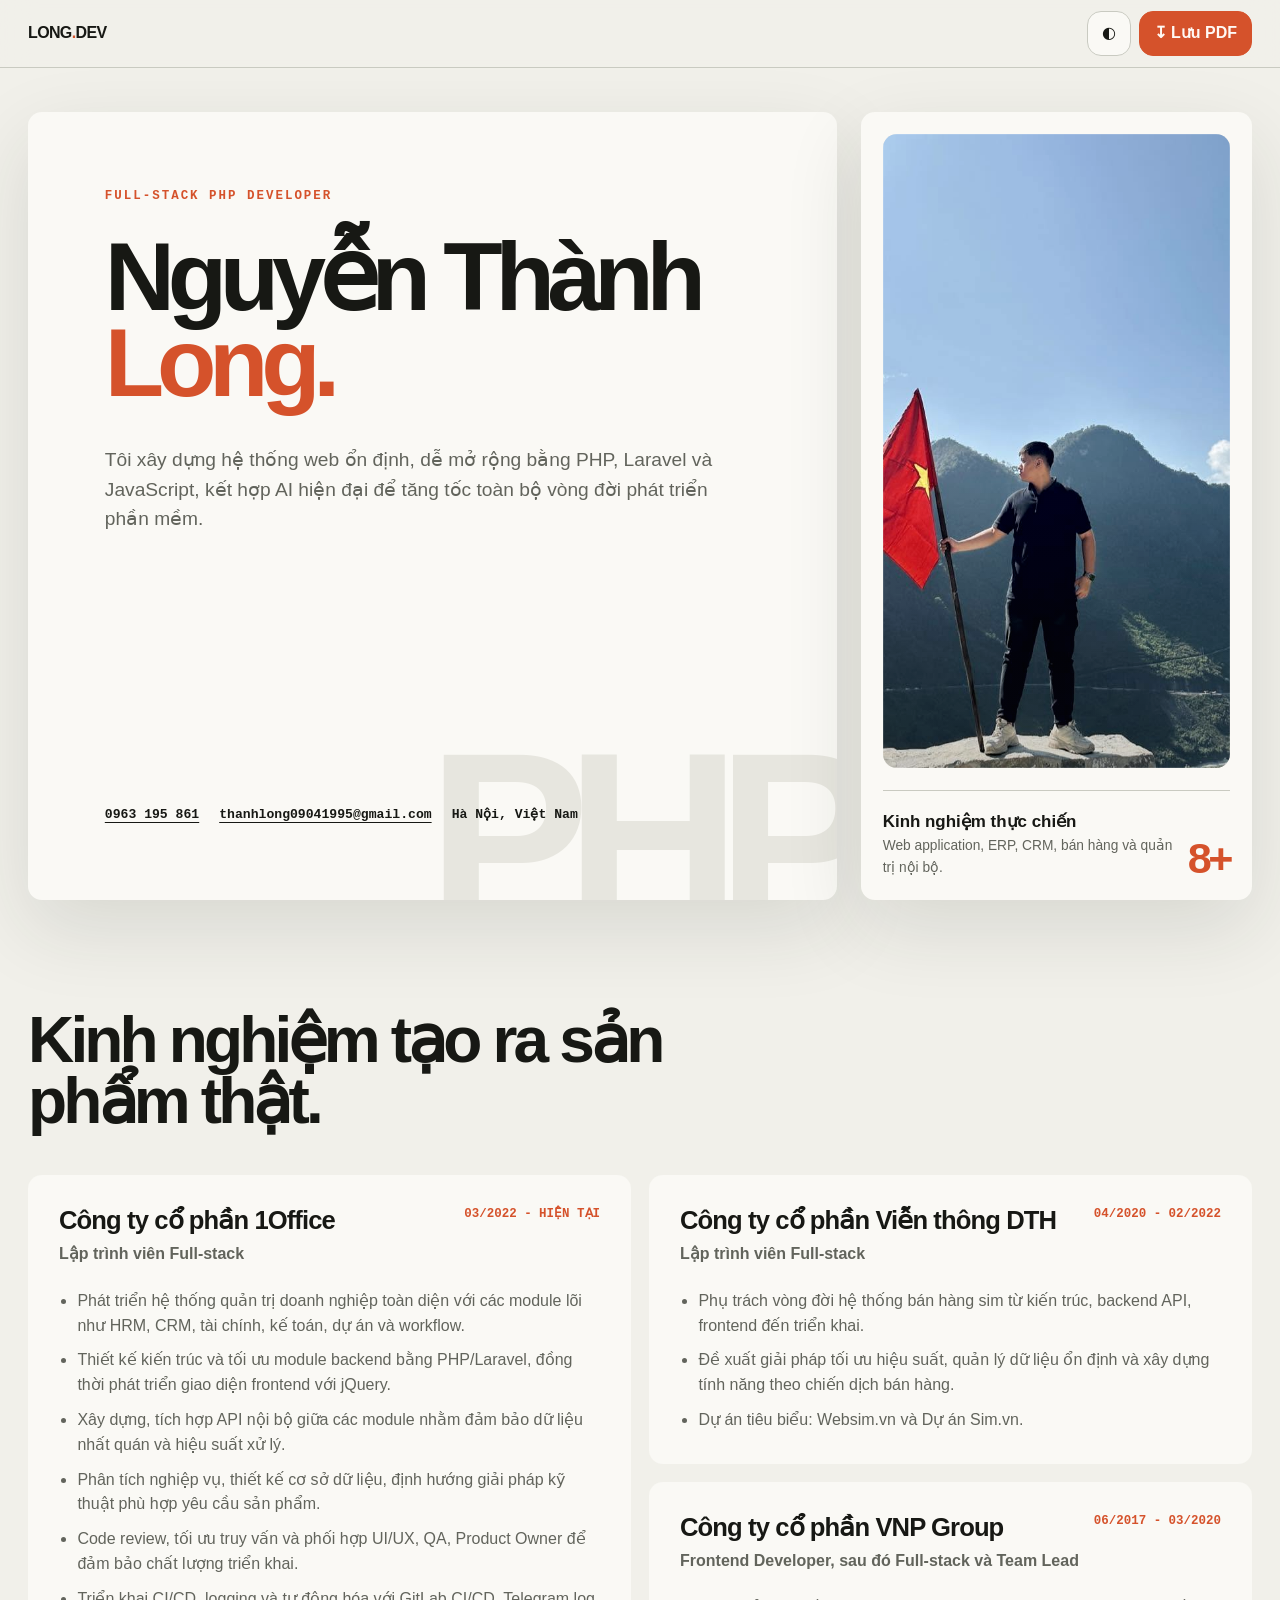
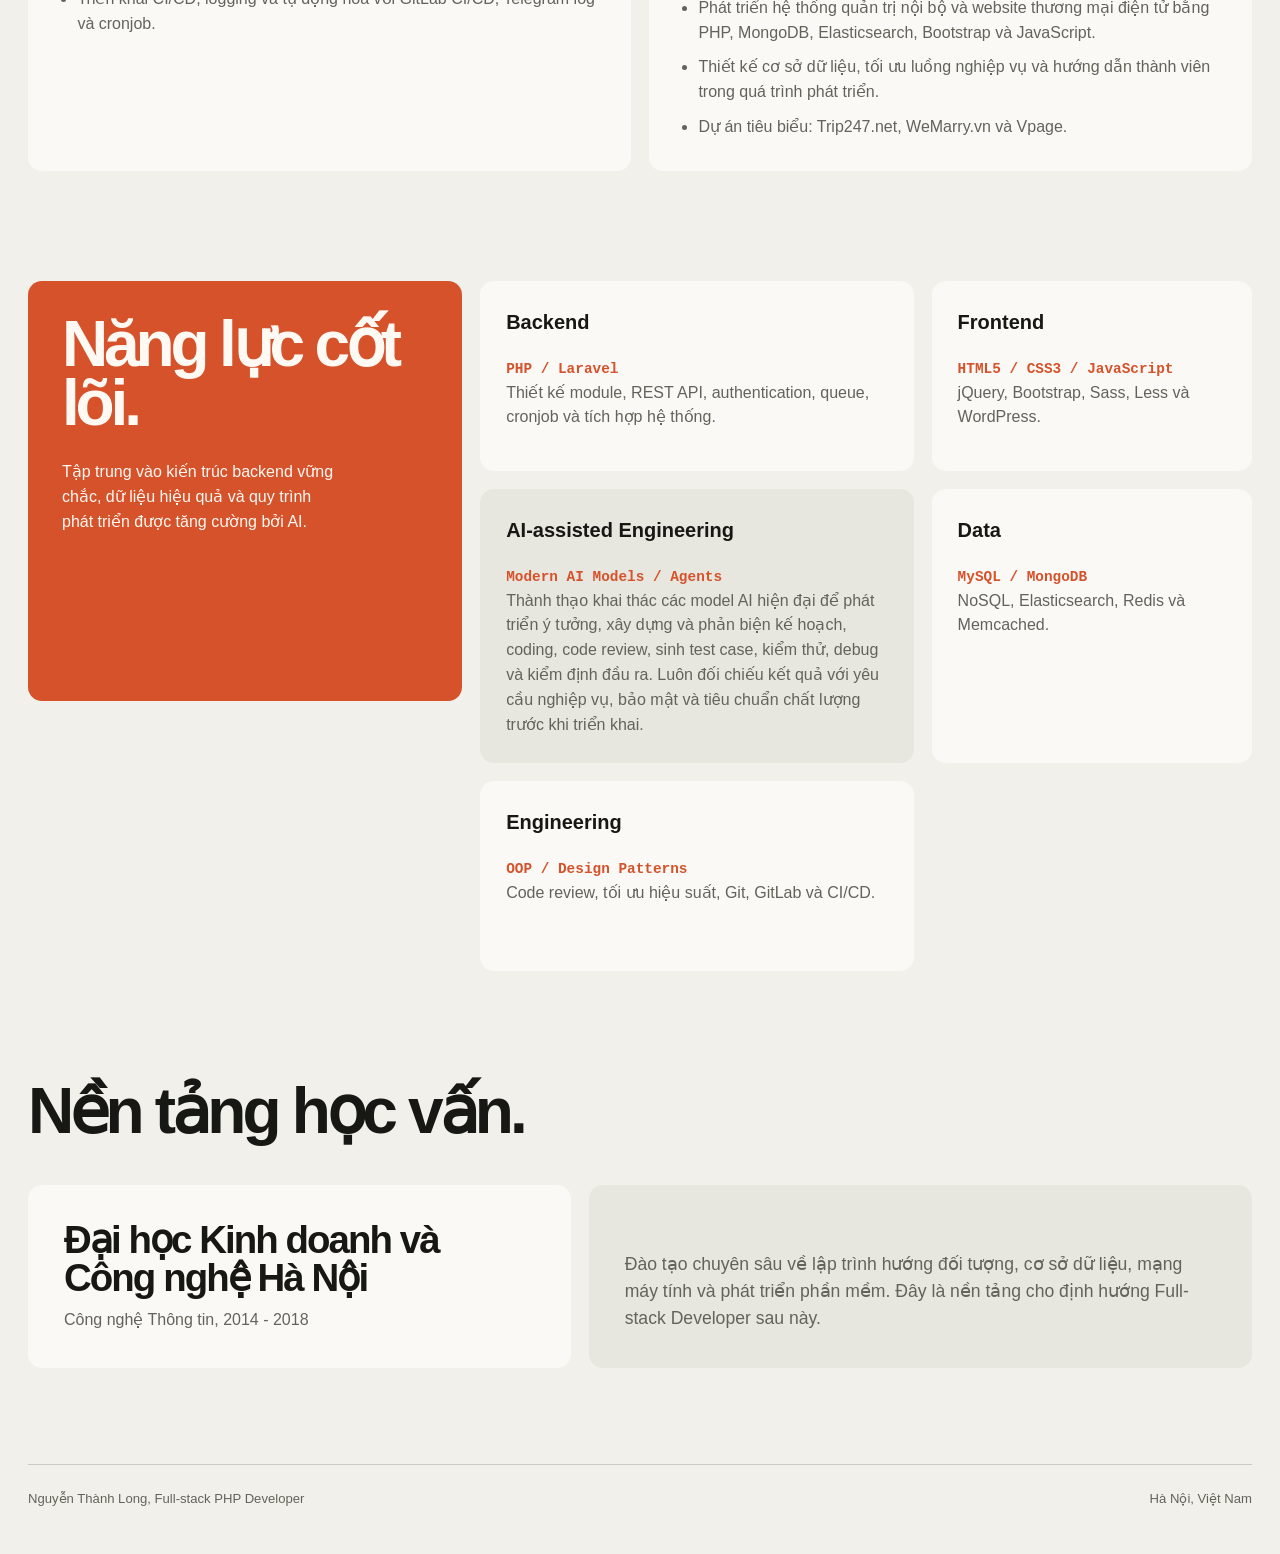
==== cv/php.html @ 68b4188c "Highlight AI-assisted software engineering experience" ====
<!doctype html>
<html lang="vi">
<head>
  <meta charset="utf-8">
  <meta name="viewport" content="width=device-width, initial-scale=1">
  <meta name="description" content="CV Nguyễn Thành Long - Full-stack PHP/Laravel Developer với hơn 8 năm kinh nghiệm phát triển sản phẩm web.">
  <meta name="theme-color" content="#11120f">
  <title>Nguyễn Thành Long | Full-stack PHP Developer</title>
  <style>
    :root {
      color-scheme: light dark;
      --bg: #f1f0ea;
      --surface: #faf9f5;
      --surface-2: #e7e6df;
      --ink: #171814;
      --muted: #62645c;
      --line: #c9cac1;
      --accent: #d5522b;
      --accent-ink: #fff9f4;
      --radius: 14px;
      --shadow: 0 28px 80px rgba(37, 39, 31, .12);
    }
    @media (prefers-color-scheme: dark) {
      :root {
        --bg: #11120f;
        --surface: #191a16;
        --surface-2: #22231e;
        --ink: #eeeee8;
        --muted: #a9aba1;
        --line: #383a32;
        --accent: #e76a41;
        --accent-ink: #17100d;
        --shadow: 0 28px 80px rgba(0, 0, 0, .28);
      }
    }
    [data-theme="light"] {
      color-scheme: light;
      --bg: #f1f0ea; --surface: #faf9f5; --surface-2: #e7e6df; --ink: #171814;
      --muted: #62645c; --line: #c9cac1; --accent: #d5522b; --accent-ink: #fff9f4;
      --shadow: 0 28px 80px rgba(37, 39, 31, .12);
    }
    [data-theme="dark"] {
      color-scheme: dark;
      --bg: #11120f; --surface: #191a16; --surface-2: #22231e; --ink: #eeeee8;
      --muted: #a9aba1; --line: #383a32; --accent: #e76a41; --accent-ink: #17100d;
      --shadow: 0 28px 80px rgba(0, 0, 0, .28);
    }
    * { box-sizing: border-box; }
    html { scroll-behavior: smooth; }
    body {
      margin: 0;
      background: var(--bg);
      color: var(--ink);
      font-family: "Segoe UI Variable Display", "Aptos", "Helvetica Neue", Arial, sans-serif;
      line-height: 1.55;
      transition: background .25s ease, color .25s ease;
    }
    button, a { font: inherit; }
    a { color: inherit; }
    a:focus-visible, button:focus-visible { outline: 3px solid var(--accent); outline-offset: 4px; }
    .skip { position: fixed; top: 12px; left: 12px; transform: translateY(-150%); background: var(--accent); color: var(--accent-ink); padding: 10px 14px; z-index: 10; border-radius: var(--radius); }
    .skip:focus { transform: translateY(0); }
    .topbar {
      position: sticky; top: 0; z-index: 5; height: 68px;
      display: flex; align-items: center; justify-content: space-between;
      max-width: 1280px; margin: auto; padding: 0 28px;
      background: color-mix(in srgb, var(--bg) 88%, transparent);
      backdrop-filter: blur(16px); border-bottom: 1px solid var(--line);
    }
    .brand { font-weight: 800; letter-spacing: -.04em; text-decoration: none; }
    .brand span { color: var(--accent); }
    .actions { display: flex; gap: 8px; }
    .icon-btn, .print-btn {
      min-height: 42px; border: 1px solid var(--line); border-radius: var(--radius);
      background: var(--surface); color: var(--ink); cursor: pointer; padding: 9px 14px;
      transition: transform .2s ease, border-color .2s ease, background .2s ease;
    }
    .icon-btn:hover, .print-btn:hover { border-color: var(--accent); transform: translateY(-2px); }
    .icon-btn:active, .print-btn:active { transform: translateY(1px); }
    .print-btn { background: var(--accent); color: var(--accent-ink); border-color: var(--accent); font-weight: 700; white-space: nowrap; }
    main { max-width: 1280px; margin: auto; padding: 44px 28px 96px; }
    .hero {
      min-height: calc(100dvh - 112px); display: grid; grid-template-columns: minmax(0, 1.55fr) minmax(290px, .75fr);
      gap: 24px; align-items: stretch;
    }
    .intro, .profile-panel { border-radius: var(--radius); background: var(--surface); box-shadow: var(--shadow); }
    .intro { padding: clamp(32px, 6vw, 78px); display: flex; flex-direction: column; justify-content: space-between; overflow: hidden; position: relative; }
    .intro::after { content: "PHP"; position: absolute; right: -18px; bottom: -60px; font-weight: 900; font-size: clamp(8rem, 19vw, 18rem); letter-spacing: -.1em; color: var(--surface-2); line-height: 1; z-index: 0; }
    .intro > * { position: relative; z-index: 1; }
    .eyebrow { margin: 0 0 30px; color: var(--accent); font: 700 .78rem/1.2 Consolas, monospace; text-transform: uppercase; letter-spacing: .16em; }
    h1 { margin: 0; max-width: 820px; font-size: clamp(3.2rem, 7.6vw, 7.4rem); line-height: .89; letter-spacing: -.075em; font-weight: 850; }
    h1 strong { display: block; color: var(--accent); font-weight: inherit; }
    .summary { margin: 38px 0 0; max-width: 58ch; font-size: clamp(1rem, 1.5vw, 1.25rem); color: var(--muted); }
    .hero-meta { display: flex; flex-wrap: wrap; gap: 10px 20px; margin-top: 56px; font: 600 .82rem/1.3 Consolas, monospace; }
    .hero-meta a { text-decoration-thickness: 1px; text-underline-offset: 4px; }
    .profile-panel { padding: 22px; display: grid; grid-template-rows: 1fr auto; gap: 22px; }
    .portrait {
      min-height: 430px; border-radius: var(--radius); overflow: hidden; position: relative;
      background: var(--surface-2);
    }
    .portrait img { width: 100%; height: 100%; position: absolute; inset: 0; display: block; object-fit: cover; object-position: 58% 50%; filter: saturate(.88) contrast(1.04); }
    .portrait::after { content: ""; position: absolute; inset: 0; pointer-events: none; background: linear-gradient(to top, rgba(17, 18, 15, .2), transparent 45%); box-shadow: inset 0 0 0 1px rgba(255, 255, 255, .12); }
    .status { display: grid; grid-template-columns: 1fr auto; gap: 14px; align-items: end; border-top: 1px solid var(--line); padding-top: 18px; }
    .status p { margin: 0; color: var(--muted); font-size: .86rem; }
    .status strong { display: block; color: var(--ink); font-size: 1.06rem; }
    .status .years { color: var(--accent); font-size: 2.7rem; line-height: .9; letter-spacing: -.08em; font-weight: 850; }
    section:not(.hero) { padding-top: 110px; }
    .section-title { margin: 0 0 42px; max-width: 760px; font-size: clamp(2.4rem, 5vw, 5.6rem); line-height: .96; letter-spacing: -.06em; }
    .timeline { display: grid; grid-template-columns: 1fr 1fr; gap: 18px; }
    .job { background: var(--surface); border-radius: var(--radius); padding: 30px; border: 1px solid transparent; transition: transform .25s ease, border-color .25s ease; }
    .job:first-child { grid-row: span 2; }
    .job:hover { transform: translateY(-4px); border-color: var(--accent); }
    .job-head { display: flex; justify-content: space-between; gap: 24px; align-items: start; }
    .job h3 { margin: 0; font-size: clamp(1.35rem, 2vw, 2rem); line-height: 1.1; letter-spacing: -.035em; }
    .period { flex: none; color: var(--accent); font: 700 .78rem/1.4 Consolas, monospace; }
    .role { color: var(--muted); margin: 8px 0 22px; font-weight: 650; }
    .job ul { margin: 0; padding-left: 1.15rem; color: var(--muted); }
    .job li + li { margin-top: 10px; }
    .skills-layout { display: grid; grid-template-columns: .72fr 1.28fr; gap: 18px; align-items: start; }
    .skill-lead { min-height: 420px; padding: 34px; border-radius: var(--radius); background: var(--accent); color: var(--accent-ink); position: sticky; top: 92px; }
    .skill-lead h2 { margin: 0; font-size: clamp(2.8rem, 5vw, 5rem); line-height: .92; letter-spacing: -.065em; }
    .skill-lead p { margin: 28px 0 0; max-width: 31ch; }
    .skill-grid { display: grid; grid-template-columns: 1.15fr .85fr; gap: 18px; }
    .skill { min-height: 190px; padding: 26px; border-radius: var(--radius); background: var(--surface); }
    .skill:nth-child(3n) { background: var(--surface-2); }
    .skill h3 { margin: 0 0 18px; font-size: 1.25rem; }
    .skill p { margin: 0; color: var(--muted); }
    .skill code { color: var(--accent); font: 700 .9rem Consolas, monospace; }
    .education { display: grid; grid-template-columns: .9fr 1.1fr; gap: 18px; }
    .edu-main, .edu-note { padding: 36px; border-radius: var(--radius); background: var(--surface); }
    .edu-main h3 { margin: 0 0 10px; font-size: clamp(1.8rem, 3vw, 3.2rem); line-height: 1; letter-spacing: -.05em; }
    .edu-main p, .edu-note p { color: var(--muted); margin: 10px 0 0; }
    .edu-note { background: var(--surface-2); display: flex; align-items: end; font-size: 1.1rem; }
    footer { max-width: 1280px; margin: auto; padding: 0 28px 44px; }
    .footer-inner { border-top: 1px solid var(--line); padding-top: 24px; display: flex; justify-content: space-between; gap: 20px; color: var(--muted); font-size: .82rem; }
    .reveal { animation: reveal .72s cubic-bezier(.16, 1, .3, 1) both; }
    .reveal:nth-child(2) { animation-delay: .1s; }
    @keyframes reveal { from { opacity: 0; transform: translateY(24px); } to { opacity: 1; transform: none; } }
    @media (max-width: 860px) {
      .topbar { padding-inline: 16px; }
      main { padding: 24px 16px 72px; }
      .hero, .timeline, .skills-layout, .education { grid-template-columns: 1fr; min-height: auto; }
      .intro { min-height: 640px; padding: 32px 24px; }
      .profile-panel { grid-template-columns: .85fr 1.15fr; grid-template-rows: none; }
      .portrait { min-height: 330px; }
      .job:first-child { grid-row: auto; }
      .skill-lead { min-height: auto; position: static; }
      section:not(.hero) { padding-top: 80px; }
    }
    @media (max-width: 600px) {
      .brand { max-width: 120px; line-height: 1.05; }
      .print-btn span { display: none; }
      .profile-panel, .skill-grid { grid-template-columns: 1fr; }
      .portrait { min-height: 390px; }
      .job-head { display: block; }
      .period { display: block; margin-top: 10px; }
      .footer-inner { flex-direction: column; }
    }
    @media (prefers-reduced-motion: reduce) {
      html { scroll-behavior: auto; }
      *, *::before, *::after { animation-duration: .01ms !important; animation-iteration-count: 1 !important; transition-duration: .01ms !important; }
    }
    @media print {
      :root, [data-theme] { color-scheme: light; --bg: #fff; --surface: #fff; --surface-2: #f0f0ec; --ink: #111; --muted: #444; --line: #bbb; --accent: #b83c1e; --accent-ink: #fff; --shadow: none; }
      @page { size: A4; margin: 12mm; }
      body { font-size: 10pt; background: #fff; }
      .topbar { display: none; }
      main { max-width: none; padding: 0; }
      .hero { min-height: auto; grid-template-columns: 1.55fr .45fr; gap: 8mm; }
      .intro, .profile-panel, .job, .skill, .skill-lead, .edu-main, .edu-note { box-shadow: none; break-inside: avoid; }
      .intro { padding: 9mm; min-height: 105mm; }
      h1 { font-size: 42pt; }
      .summary { margin-top: 8mm; }
      .hero-meta { margin-top: 9mm; }
      .profile-panel { padding: 5mm; }
      .portrait { min-height: 72mm; }
      section:not(.hero) { padding-top: 12mm; }
      .section-title { font-size: 26pt; margin-bottom: 6mm; }
      .timeline { grid-template-columns: 1fr; gap: 5mm; }
      .job { padding: 7mm; border: 1px solid var(--line); }
      .job ul { columns: 2; column-gap: 8mm; }
      .skills-layout { grid-template-columns: .7fr 1.3fr; }
      .skill-lead { position: static; min-height: 0; padding: 7mm; }
      .skill-grid { gap: 4mm; }
      .skill { min-height: 0; padding: 6mm; }
      footer { padding: 8mm 0 0; }
    }
  </style>
</head>
<body>
  <a class="skip" href="#content">Bỏ qua điều hướng</a>
  <header class="topbar">
    <a class="brand" href="#content" aria-label="Về đầu trang">LONG<span>.</span>DEV</a>
    <div class="actions">
      <button class="icon-btn" id="themeToggle" type="button" aria-label="Đổi giao diện sáng tối" title="Đổi giao diện">◐</button>
      <button class="print-btn" type="button" onclick="window.print()" aria-label="In hoặc lưu CV thành PDF">↧ <span>Lưu PDF</span></button>
    </div>
  </header>

  <main id="content">
    <section class="hero" aria-labelledby="hero-title">
      <article class="intro reveal">
        <div>
          <p class="eyebrow">Full-stack PHP Developer</p>
          <h1 id="hero-title">Nguyễn Thành <strong>Long.</strong></h1>
          <p class="summary">Tôi xây dựng hệ thống web ổn định, dễ mở rộng bằng PHP, Laravel và JavaScript, kết hợp AI hiện đại để tăng tốc toàn bộ vòng đời phát triển phần mềm.</p>
        </div>
        <div class="hero-meta">
          <a href="tel:0963195861">0963 195 861</a>
          <a href="mailto:thanhlong09041995@gmail.com">thanhlong09041995@gmail.com</a>
          <span>Hà Nội, Việt Nam</span>
        </div>
      </article>

      <aside class="profile-panel reveal" aria-label="Thông tin nhanh">
        <div class="portrait">
          <img src="Image/anhdaidien.jpg" alt="Nguyễn Thành Long đứng trên núi và cầm lá cờ Việt Nam" width="960" height="960" fetchpriority="high">
        </div>
        <div class="status">
          <p><strong>Kinh nghiệm thực chiến</strong>Web application, ERP, CRM, bán hàng và quản trị nội bộ.</p>
          <div class="years" aria-label="Hơn 8 năm kinh nghiệm">8+</div>
        </div>
      </aside>
    </section>

    <section aria-labelledby="experience-title">
      <h2 class="section-title" id="experience-title">Kinh nghiệm tạo ra sản phẩm thật.</h2>
      <div class="timeline">
        <article class="job">
          <div class="job-head"><h3>Công ty cổ phần 1Office</h3><span class="period">03/2022 - HIỆN TẠI</span></div>
          <p class="role">Lập trình viên Full-stack</p>
          <ul>
            <li>Phát triển hệ thống quản trị doanh nghiệp toàn diện với các module lõi như HRM, CRM, tài chính, kế toán, dự án và workflow.</li>
            <li>Thiết kế kiến trúc và tối ưu module backend bằng PHP/Laravel, đồng thời phát triển giao diện frontend với jQuery.</li>
            <li>Xây dựng, tích hợp API nội bộ giữa các module nhằm đảm bảo dữ liệu nhất quán và hiệu suất xử lý.</li>
            <li>Phân tích nghiệp vụ, thiết kế cơ sở dữ liệu, định hướng giải pháp kỹ thuật phù hợp yêu cầu sản phẩm.</li>
            <li>Code review, tối ưu truy vấn và phối hợp UI/UX, QA, Product Owner để đảm bảo chất lượng triển khai.</li>
            <li>Triển khai CI/CD, logging và tự động hóa với GitLab CI/CD, Telegram log và cronjob.</li>
          </ul>
        </article>
        <article class="job">
          <div class="job-head"><h3>Công ty cổ phần Viễn thông DTH</h3><span class="period">04/2020 - 02/2022</span></div>
          <p class="role">Lập trình viên Full-stack</p>
          <ul>
            <li>Phụ trách vòng đời hệ thống bán hàng sim từ kiến trúc, backend API, frontend đến triển khai.</li>
            <li>Đề xuất giải pháp tối ưu hiệu suất, quản lý dữ liệu ổn định và xây dựng tính năng theo chiến dịch bán hàng.</li>
            <li>Dự án tiêu biểu: Websim.vn và Dự án Sim.vn.</li>
          </ul>
        </article>
        <article class="job">
          <div class="job-head"><h3>Công ty cổ phần VNP Group</h3><span class="period">06/2017 - 03/2020</span></div>
          <p class="role">Frontend Developer, sau đó Full-stack và Team Lead</p>
          <ul>
            <li>Phát triển hệ thống quản trị nội bộ và website thương mại điện tử bằng PHP, MongoDB, Elasticsearch, Bootstrap và JavaScript.</li>
            <li>Thiết kế cơ sở dữ liệu, tối ưu luồng nghiệp vụ và hướng dẫn thành viên trong quá trình phát triển.</li>
            <li>Dự án tiêu biểu: Trip247.net, WeMarry.vn và Vpage.</li>
          </ul>
        </article>
      </div>
    </section>

    <section class="skills-layout" aria-labelledby="skills-title">
      <div class="skill-lead">
        <h2 id="skills-title">Năng lực cốt lõi.</h2>
        <p>Tập trung vào kiến trúc backend vững chắc, dữ liệu hiệu quả và quy trình phát triển được tăng cường bởi AI.</p>
      </div>
      <div class="skill-grid">
        <article class="skill"><h3>Backend</h3><p><code>PHP / Laravel</code><br>Thiết kế module, REST API, authentication, queue, cronjob và tích hợp hệ thống.</p></article>
        <article class="skill"><h3>Frontend</h3><p><code>HTML5 / CSS3 / JavaScript</code><br>jQuery, Bootstrap, Sass, Less và WordPress.</p></article>
        <article class="skill"><h3>AI-assisted Engineering</h3><p><code>Modern AI Models / Agents</code><br>Thành thạo khai thác các model AI hiện đại để phát triển ý tưởng, xây dựng và phản biện kế hoạch, coding, code review, sinh test case, kiểm thử, debug và kiểm định đầu ra. Luôn đối chiếu kết quả với yêu cầu nghiệp vụ, bảo mật và tiêu chuẩn chất lượng trước khi triển khai.</p></article>
        <article class="skill"><h3>Data</h3><p><code>MySQL / MongoDB</code><br>NoSQL, Elasticsearch, Redis và Memcached.</p></article>
        <article class="skill"><h3>Engineering</h3><p><code>OOP / Design Patterns</code><br>Code review, tối ưu hiệu suất, Git, GitLab và CI/CD.</p></article>
      </div>
    </section>

    <section aria-labelledby="education-title">
      <h2 class="section-title" id="education-title">Nền tảng học vấn.</h2>
      <div class="education">
        <article class="edu-main">
          <h3>Đại học Kinh doanh và Công nghệ Hà Nội</h3>
          <p>Công nghệ Thông tin, 2014 - 2018</p>
        </article>
        <aside class="edu-note">
          <p>Đào tạo chuyên sâu về lập trình hướng đối tượng, cơ sở dữ liệu, mạng máy tính và phát triển phần mềm. Đây là nền tảng cho định hướng Full-stack Developer sau này.</p>
        </aside>
      </div>
    </section>
  </main>

  <footer>
    <div class="footer-inner"><span>Nguyễn Thành Long, Full-stack PHP Developer</span><span>Hà Nội, Việt Nam</span></div>
  </footer>

  <script>
    (() => {
      const root = document.documentElement;
      const button = document.getElementById('themeToggle');
      const saved = localStorage.getItem('cv-theme');
      if (saved === 'light' || saved === 'dark') root.dataset.theme = saved;
      button.addEventListener('click', () => {
        const current = root.dataset.theme || (matchMedia('(prefers-color-scheme: dark)').matches ? 'dark' : 'light');
        const next = current === 'dark' ? 'light' : 'dark';
        root.dataset.theme = next;
        localStorage.setItem('cv-theme', next);
      });
    })();
  </script>
</body>
</html>
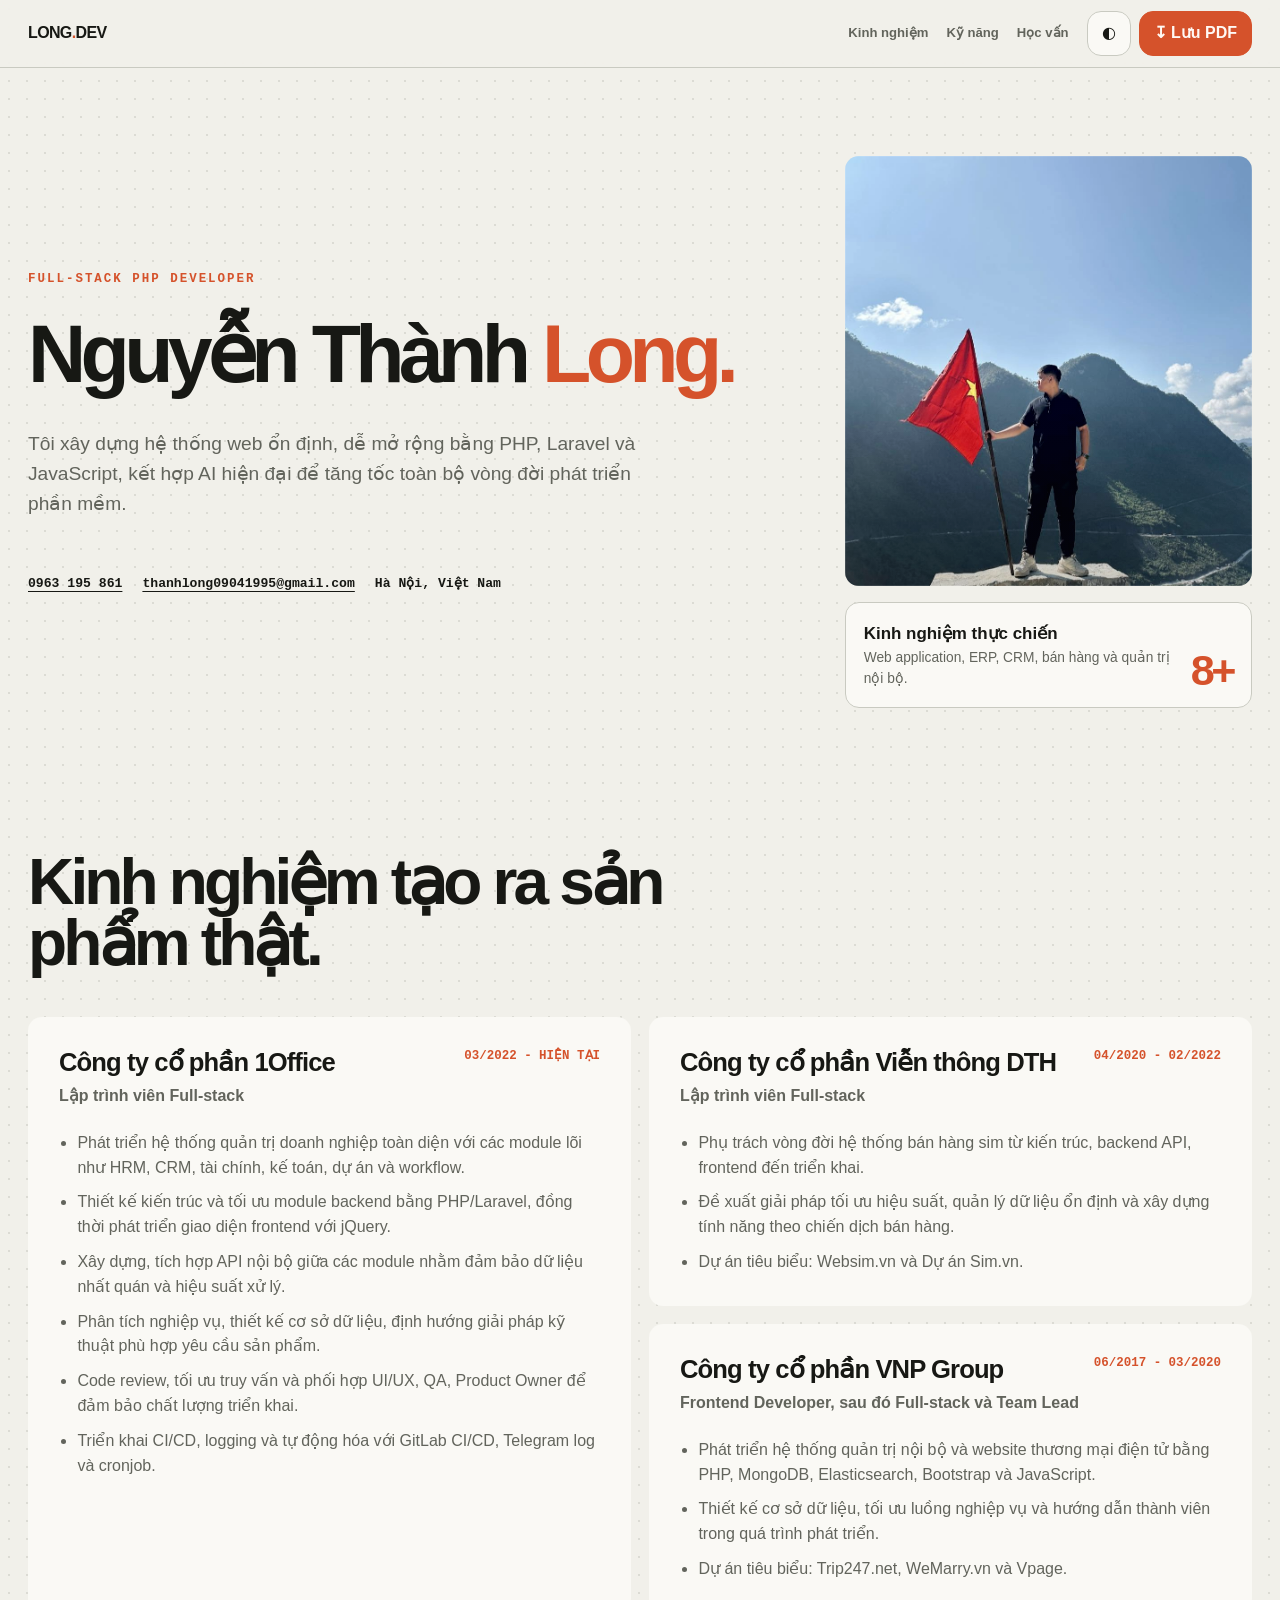
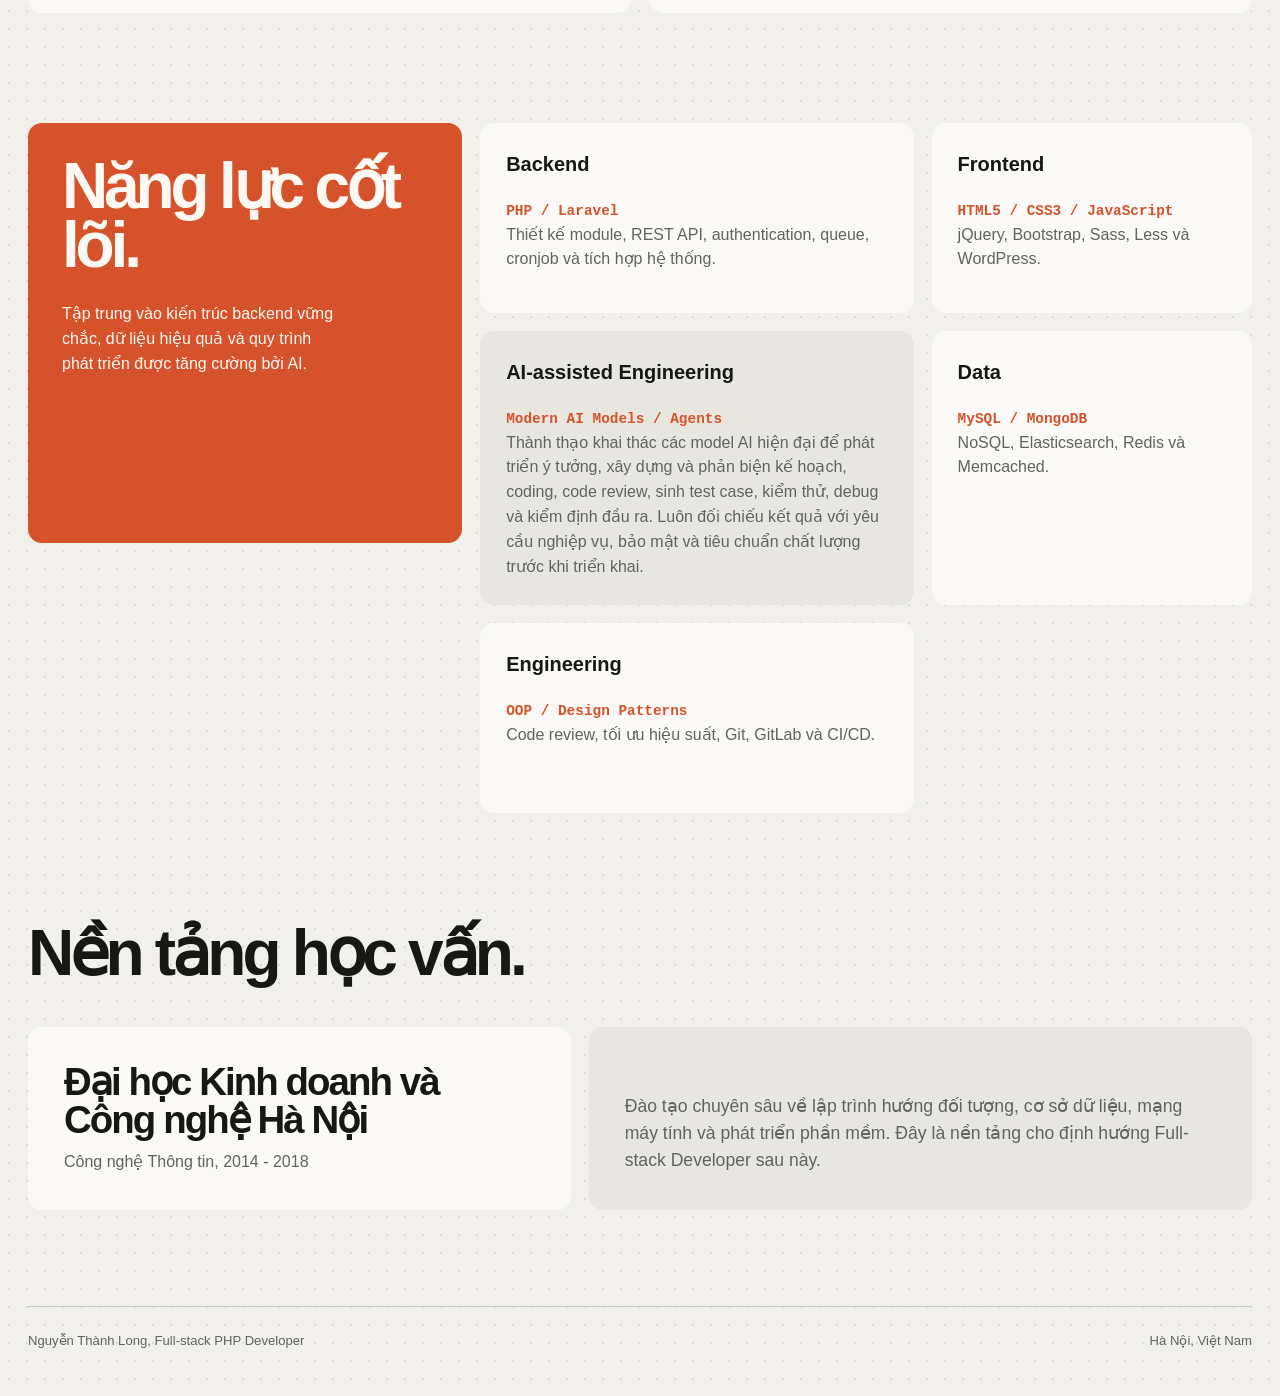
==== commit 8dfccc2c: "Refine responsive editorial CV design" ====
--- a/cv/php.html
+++ b/cv/php.html
@@ -49,11 +49,13 @@
     html { scroll-behavior: smooth; }
     body {
       margin: 0;
-      background: var(--bg);
+      background-color: var(--bg);
+      background-image: radial-gradient(color-mix(in srgb, var(--line) 55%, transparent) .75px, transparent .75px);
+      background-size: 18px 18px;
       color: var(--ink);
       font-family: "Segoe UI Variable Display", "Aptos", "Helvetica Neue", Arial, sans-serif;
       line-height: 1.55;
-      transition: background .25s ease, color .25s ease;
+      transition: background-color .25s ease, color .25s ease;
     }
     button, a { font: inherit; }
     a { color: inherit; }
@@ -64,12 +66,15 @@
       position: sticky; top: 0; z-index: 5; height: 68px;
       display: flex; align-items: center; justify-content: space-between;
       max-width: 1280px; margin: auto; padding: 0 28px;
-      background: color-mix(in srgb, var(--bg) 88%, transparent);
+      background: color-mix(in srgb, var(--bg) 92%, transparent);
       backdrop-filter: blur(16px); border-bottom: 1px solid var(--line);
     }
-    .brand { font-weight: 800; letter-spacing: -.04em; text-decoration: none; }
+    .brand { font-weight: 850; letter-spacing: -.04em; text-decoration: none; }
     .brand span { color: var(--accent); }
-    .actions { display: flex; gap: 8px; }
+    .header-tools, .actions, .nav { display: flex; align-items: center; gap: 18px; }
+    .nav a { color: var(--muted); font-size: .82rem; font-weight: 650; text-decoration: none; }
+    .nav a:hover { color: var(--ink); }
+    .actions { gap: 8px; }
     .icon-btn, .print-btn {
       min-height: 42px; border: 1px solid var(--line); border-radius: var(--radius);
       background: var(--surface); color: var(--ink); cursor: pointer; padding: 9px 14px;
@@ -78,29 +83,27 @@
     .icon-btn:hover, .print-btn:hover { border-color: var(--accent); transform: translateY(-2px); }
     .icon-btn:active, .print-btn:active { transform: translateY(1px); }
     .print-btn { background: var(--accent); color: var(--accent-ink); border-color: var(--accent); font-weight: 700; white-space: nowrap; }
-    main { max-width: 1280px; margin: auto; padding: 44px 28px 96px; }
+    main { max-width: 1280px; margin: auto; padding: 54px 28px 96px; }
     .hero {
-      min-height: calc(100dvh - 112px); display: grid; grid-template-columns: minmax(0, 1.55fr) minmax(290px, .75fr);
-      gap: 24px; align-items: stretch;
-    }
-    .intro, .profile-panel { border-radius: var(--radius); background: var(--surface); box-shadow: var(--shadow); }
-    .intro { padding: clamp(32px, 6vw, 78px); display: flex; flex-direction: column; justify-content: space-between; overflow: hidden; position: relative; }
-    .intro::after { content: "PHP"; position: absolute; right: -18px; bottom: -60px; font-weight: 900; font-size: clamp(8rem, 19vw, 18rem); letter-spacing: -.1em; color: var(--surface-2); line-height: 1; z-index: 0; }
+      min-height: 620px; display: grid; grid-template-columns: minmax(0, 1.55fr) minmax(300px, .85fr);
+      gap: clamp(30px, 6vw, 74px); align-items: center;
+    }
+    .intro { padding: clamp(24px, 3vw, 42px) 0; display: flex; min-width: 0; flex-direction: column; justify-content: center; overflow: hidden; position: relative; }
+    .profile-panel { padding: 0; display: grid; grid-template-rows: 1fr auto; gap: 16px; }
     .intro > * { position: relative; z-index: 1; }
     .eyebrow { margin: 0 0 30px; color: var(--accent); font: 700 .78rem/1.2 Consolas, monospace; text-transform: uppercase; letter-spacing: .16em; }
-    h1 { margin: 0; max-width: 820px; font-size: clamp(3.2rem, 7.6vw, 7.4rem); line-height: .89; letter-spacing: -.075em; font-weight: 850; }
-    h1 strong { display: block; color: var(--accent); font-weight: inherit; }
+    h1 { margin: 0; max-width: 820px; font-size: clamp(3.2rem, 6.3vw, 6.3rem); line-height: .92; letter-spacing: -.07em; font-weight: 850; }
+    h1 strong { display: inline; color: var(--accent); font-weight: inherit; }
     .summary { margin: 38px 0 0; max-width: 58ch; font-size: clamp(1rem, 1.5vw, 1.25rem); color: var(--muted); }
     .hero-meta { display: flex; flex-wrap: wrap; gap: 10px 20px; margin-top: 56px; font: 600 .82rem/1.3 Consolas, monospace; }
     .hero-meta a { text-decoration-thickness: 1px; text-underline-offset: 4px; }
-    .profile-panel { padding: 22px; display: grid; grid-template-rows: 1fr auto; gap: 22px; }
     .portrait {
       min-height: 430px; border-radius: var(--radius); overflow: hidden; position: relative;
       background: var(--surface-2);
     }
     .portrait img { width: 100%; height: 100%; position: absolute; inset: 0; display: block; object-fit: cover; object-position: 58% 50%; filter: saturate(.88) contrast(1.04); }
     .portrait::after { content: ""; position: absolute; inset: 0; pointer-events: none; background: linear-gradient(to top, rgba(17, 18, 15, .2), transparent 45%); box-shadow: inset 0 0 0 1px rgba(255, 255, 255, .12); }
-    .status { display: grid; grid-template-columns: 1fr auto; gap: 14px; align-items: end; border-top: 1px solid var(--line); padding-top: 18px; }
+    .status { display: grid; grid-template-columns: 1fr auto; gap: 14px; align-items: end; border: 1px solid var(--line); border-radius: var(--radius); background: var(--surface); padding: 18px; }
     .status p { margin: 0; color: var(--muted); font-size: .86rem; }
     .status strong { display: block; color: var(--ink); font-size: 1.06rem; }
     .status .years { color: var(--accent); font-size: 2.7rem; line-height: .9; letter-spacing: -.08em; font-weight: 850; }
@@ -138,9 +141,10 @@
     @keyframes reveal { from { opacity: 0; transform: translateY(24px); } to { opacity: 1; transform: none; } }
     @media (max-width: 860px) {
       .topbar { padding-inline: 16px; }
+      .nav { display: none; }
       main { padding: 24px 16px 72px; }
       .hero, .timeline, .skills-layout, .education { grid-template-columns: 1fr; min-height: auto; }
-      .intro { min-height: 640px; padding: 32px 24px; }
+      .intro { min-height: auto; padding: 32px 0; }
       .profile-panel { grid-template-columns: .85fr 1.15fr; grid-template-rows: none; }
       .portrait { min-height: 330px; }
       .job:first-child { grid-row: auto; }
@@ -149,7 +153,12 @@
     }
     @media (max-width: 600px) {
       .brand { max-width: 120px; line-height: 1.05; }
-      .print-btn span { display: none; }
+      .header-tools { gap: 8px; }
+      .print-btn span { display: inline; }
+      .icon-btn, .print-btn { min-height: 44px; padding: 8px 12px; }
+      h1 { font-size: clamp(2.65rem, 13vw, 3.7rem); }
+      .summary { margin-top: 24px; }
+      .hero-meta { margin-top: 30px; flex-direction: column; }
       .profile-panel, .skill-grid { grid-template-columns: 1fr; }
       .portrait { min-height: 390px; }
       .job-head { display: block; }
@@ -191,9 +200,16 @@
   <a class="skip" href="#content">Bỏ qua điều hướng</a>
   <header class="topbar">
     <a class="brand" href="#content" aria-label="Về đầu trang">LONG<span>.</span>DEV</a>
-    <div class="actions">
+    <div class="header-tools">
+      <nav class="nav" aria-label="Điều hướng chính">
+        <a href="#kinh-nghiem">Kinh nghiệm</a>
+        <a href="#ky-nang">Kỹ năng</a>
+        <a href="#hoc-van">Học vấn</a>
+      </nav>
+      <div class="actions">
       <button class="icon-btn" id="themeToggle" type="button" aria-label="Đổi giao diện sáng tối" title="Đổi giao diện">◐</button>
       <button class="print-btn" type="button" onclick="window.print()" aria-label="In hoặc lưu CV thành PDF">↧ <span>Lưu PDF</span></button>
+      </div>
     </div>
   </header>
 
@@ -223,7 +239,7 @@
       </aside>
     </section>
 
-    <section aria-labelledby="experience-title">
+    <section id="kinh-nghiem" aria-labelledby="experience-title">
       <h2 class="section-title" id="experience-title">Kinh nghiệm tạo ra sản phẩm thật.</h2>
       <div class="timeline">
         <article class="job">
@@ -259,7 +275,7 @@
       </div>
     </section>
 
-    <section class="skills-layout" aria-labelledby="skills-title">
+    <section class="skills-layout" id="ky-nang" aria-labelledby="skills-title">
       <div class="skill-lead">
         <h2 id="skills-title">Năng lực cốt lõi.</h2>
         <p>Tập trung vào kiến trúc backend vững chắc, dữ liệu hiệu quả và quy trình phát triển được tăng cường bởi AI.</p>
@@ -273,7 +289,7 @@
       </div>
     </section>
 
-    <section aria-labelledby="education-title">
+    <section id="hoc-van" aria-labelledby="education-title">
       <h2 class="section-title" id="education-title">Nền tảng học vấn.</h2>
       <div class="education">
         <article class="edu-main">
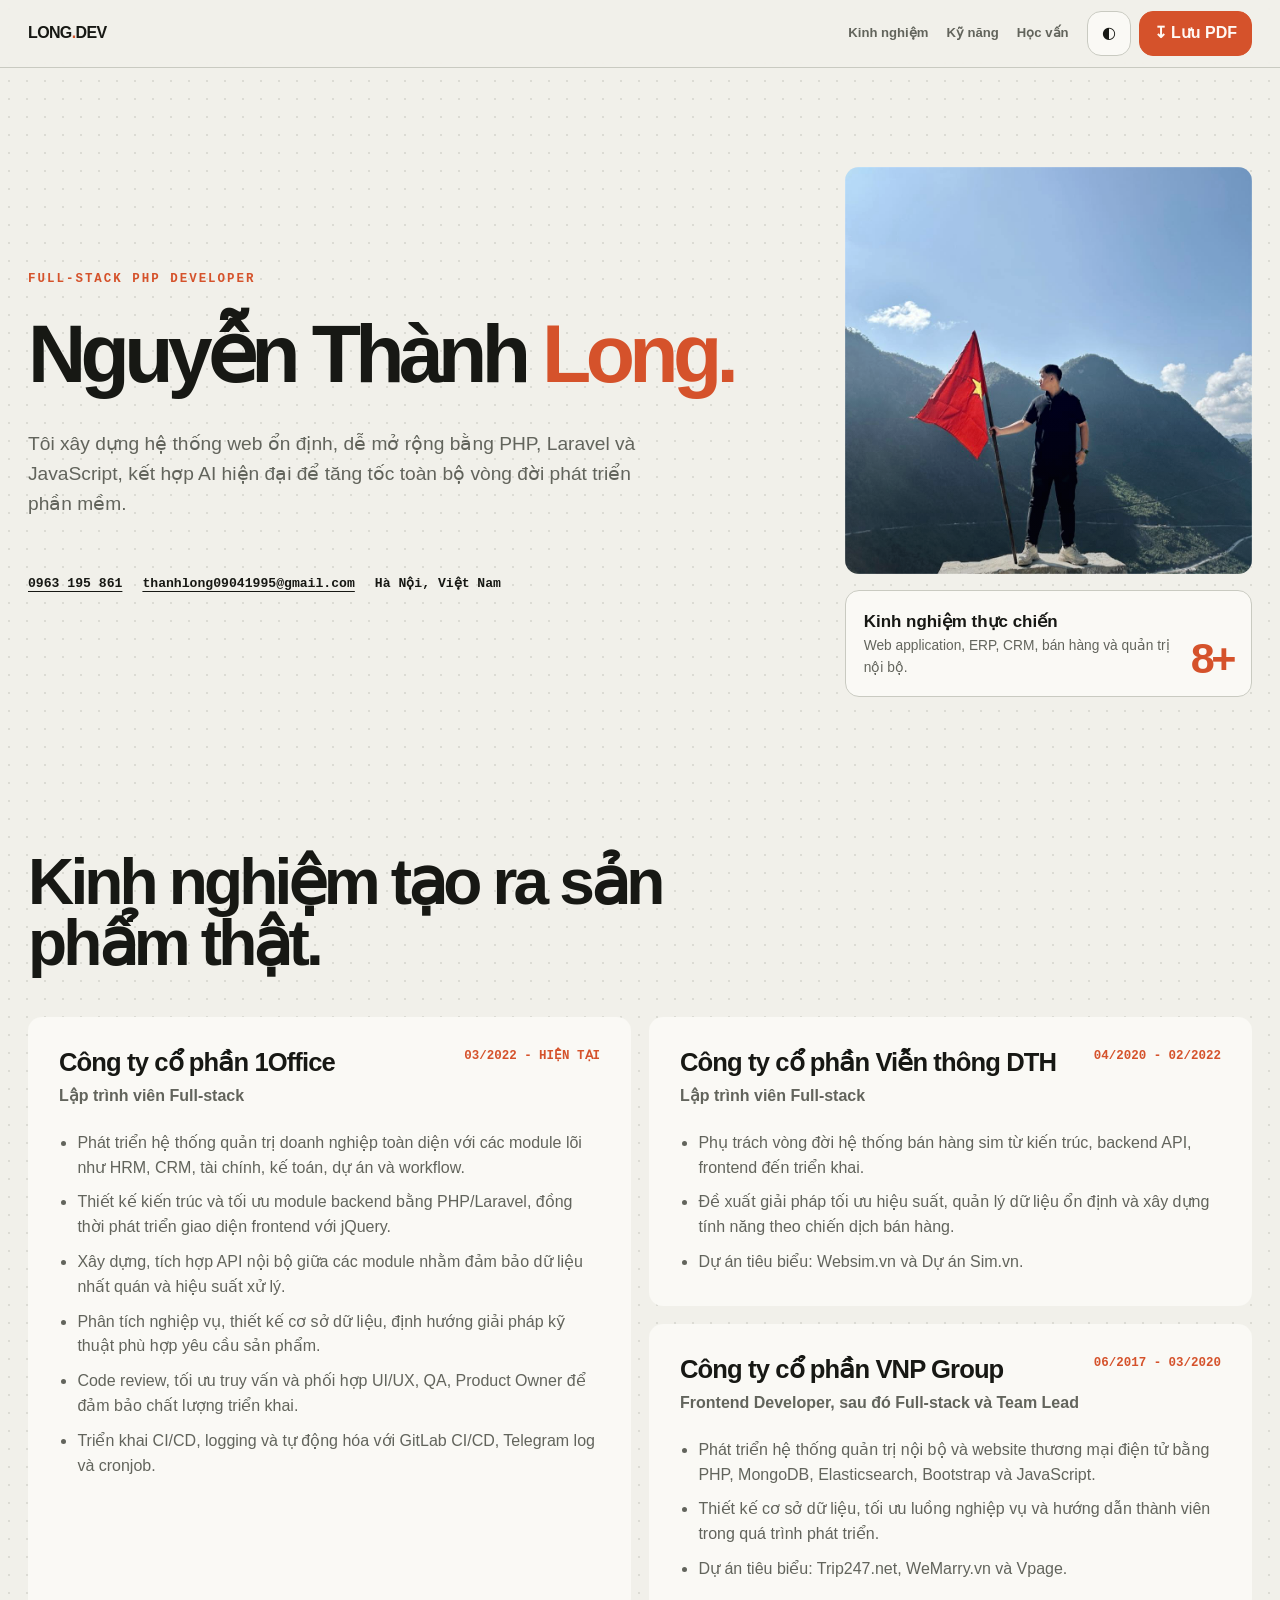
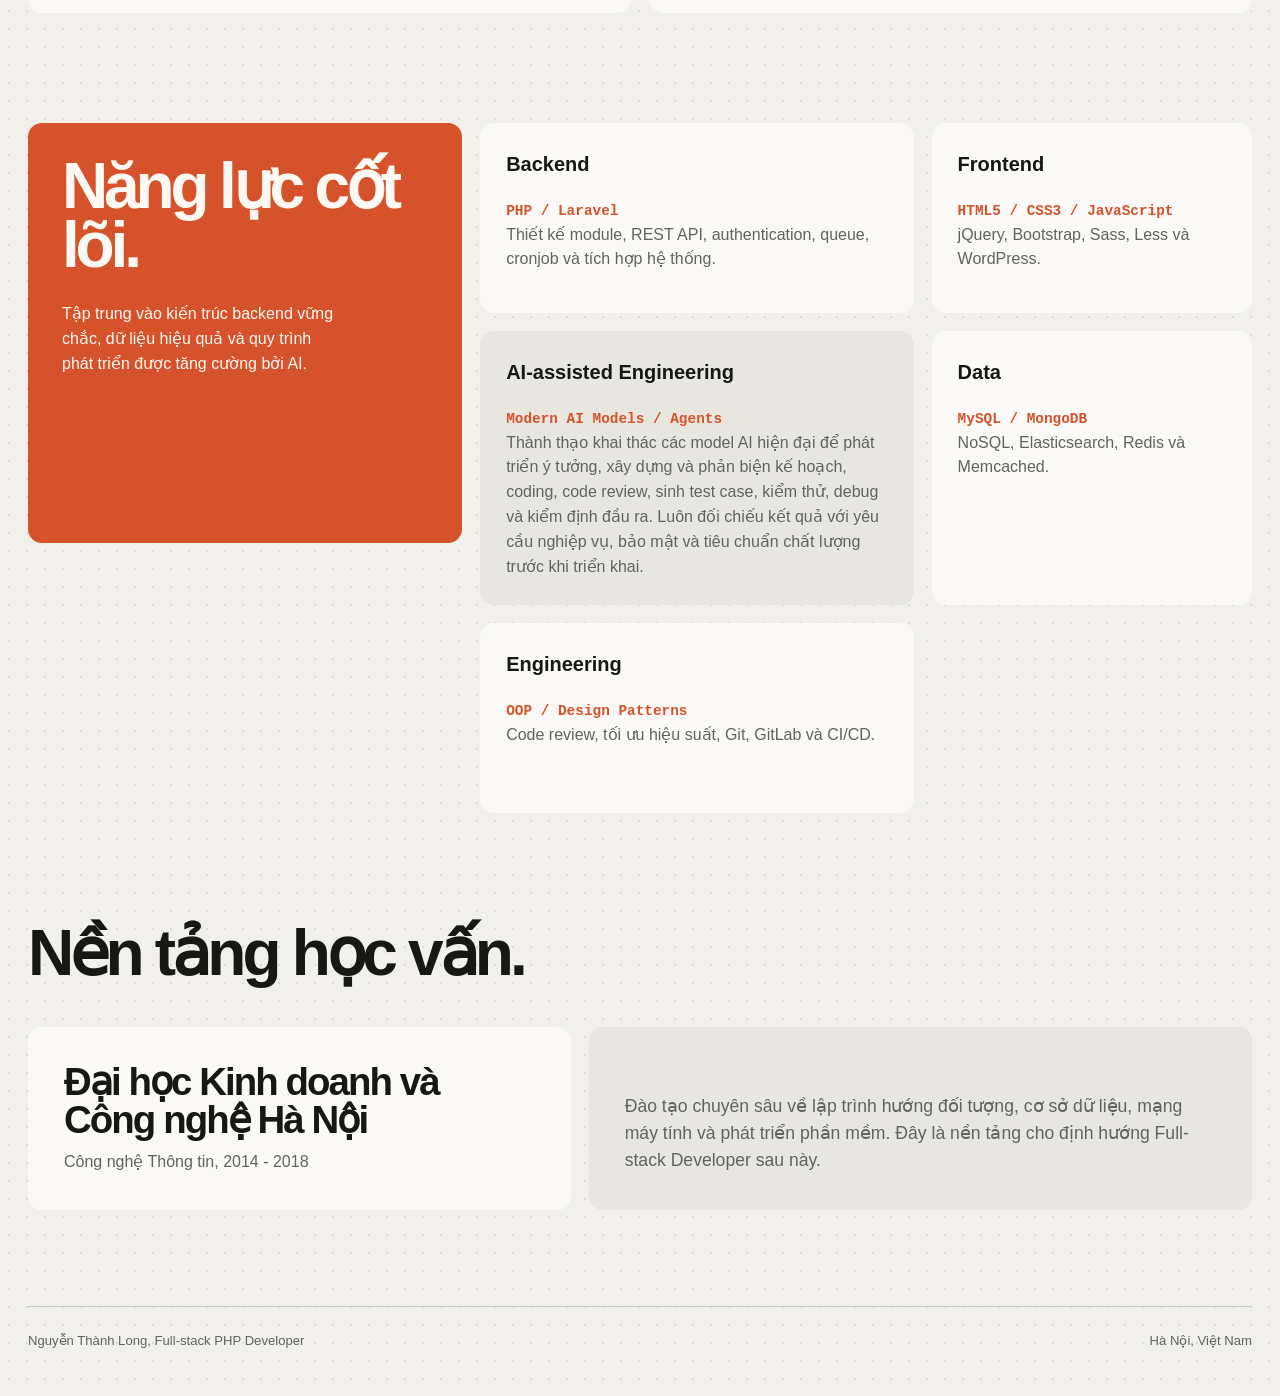
==== commit 9833397a: "Fit CV print layout to one A4 page" ====
--- a/cv/php.html
+++ b/cv/php.html
@@ -98,7 +98,7 @@
     .hero-meta { display: flex; flex-wrap: wrap; gap: 10px 20px; margin-top: 56px; font: 600 .82rem/1.3 Consolas, monospace; }
     .hero-meta a { text-decoration-thickness: 1px; text-underline-offset: 4px; }
     .portrait {
-      min-height: 430px; border-radius: var(--radius); overflow: hidden; position: relative;
+      width: 100%; aspect-ratio: 1; border-radius: var(--radius); overflow: hidden; position: relative;
       background: var(--surface-2);
     }
     .portrait img { width: 100%; height: 100%; position: absolute; inset: 0; display: block; object-fit: cover; object-position: 58% 50%; filter: saturate(.88) contrast(1.04); }
@@ -146,7 +146,6 @@
       .hero, .timeline, .skills-layout, .education { grid-template-columns: 1fr; min-height: auto; }
       .intro { min-height: auto; padding: 32px 0; }
       .profile-panel { grid-template-columns: .85fr 1.15fr; grid-template-rows: none; }
-      .portrait { min-height: 330px; }
       .job:first-child { grid-row: auto; }
       .skill-lead { min-height: auto; position: static; }
       section:not(.hero) { padding-top: 80px; }
@@ -160,7 +159,6 @@
       .summary { margin-top: 24px; }
       .hero-meta { margin-top: 30px; flex-direction: column; }
       .profile-panel, .skill-grid { grid-template-columns: 1fr; }
-      .portrait { min-height: 390px; }
       .job-head { display: block; }
       .period { display: block; margin-top: 10px; }
       .footer-inner { flex-direction: column; }
@@ -170,29 +168,48 @@
       *, *::before, *::after { animation-duration: .01ms !important; animation-iteration-count: 1 !important; transition-duration: .01ms !important; }
     }
     @media print {
-      :root, [data-theme] { color-scheme: light; --bg: #fff; --surface: #fff; --surface-2: #f0f0ec; --ink: #111; --muted: #444; --line: #bbb; --accent: #b83c1e; --accent-ink: #fff; --shadow: none; }
-      @page { size: A4; margin: 12mm; }
-      body { font-size: 10pt; background: #fff; }
-      .topbar { display: none; }
-      main { max-width: none; padding: 0; }
-      .hero { min-height: auto; grid-template-columns: 1.55fr .45fr; gap: 8mm; }
+      :root, [data-theme] { color-scheme: light; --bg: #fff; --surface: #fff; --surface-2: #f3f3ef; --ink: #111; --muted: #3f403b; --line: #c7c7c0; --accent: #b83c1e; --accent-ink: #fff; --shadow: none; }
+      @page { size: A4 portrait; margin: 7mm; }
+      html, body { width: 100%; background: #fff !important; }
+      body { font-size: 7pt; line-height: 1.28; background-image: none; print-color-adjust: exact; -webkit-print-color-adjust: exact; }
+      .topbar, footer, .skip { display: none !important; }
+      main { width: 100%; max-width: none; padding: 0; }
+      .hero { min-height: 0; grid-template-columns: 1fr 39mm; gap: 5mm; align-items: center; }
       .intro, .profile-panel, .job, .skill, .skill-lead, .edu-main, .edu-note { box-shadow: none; break-inside: avoid; }
-      .intro { padding: 9mm; min-height: 105mm; }
-      h1 { font-size: 42pt; }
-      .summary { margin-top: 8mm; }
-      .hero-meta { margin-top: 9mm; }
-      .profile-panel { padding: 5mm; }
-      .portrait { min-height: 72mm; }
-      section:not(.hero) { padding-top: 12mm; }
-      .section-title { font-size: 26pt; margin-bottom: 6mm; }
-      .timeline { grid-template-columns: 1fr; gap: 5mm; }
-      .job { padding: 7mm; border: 1px solid var(--line); }
-      .job ul { columns: 2; column-gap: 8mm; }
-      .skills-layout { grid-template-columns: .7fr 1.3fr; }
-      .skill-lead { position: static; min-height: 0; padding: 7mm; }
-      .skill-grid { gap: 4mm; }
-      .skill { min-height: 0; padding: 6mm; }
-      footer { padding: 8mm 0 0; }
+      .intro { min-height: 0; padding: 1mm 0; }
+      .eyebrow { margin-bottom: 3mm; font-size: 7pt; }
+      h1 { font-size: 29pt; line-height: .92; }
+      .summary { max-width: 70ch; margin-top: 3mm; font-size: 8pt; }
+      .hero-meta { margin-top: 4mm; gap: 2mm 5mm; font-size: 6.5pt; }
+      .profile-panel { display: block; }
+      .portrait { width: 39mm; height: 39mm; aspect-ratio: 1; border: 1px solid var(--line); }
+      .status { margin-top: 2mm; padding: 2.5mm; gap: 2mm; }
+      .status p { font-size: 6.3pt; }
+      .status strong { font-size: 7pt; }
+      .status .years { font-size: 18pt; }
+      section:not(.hero) { padding-top: 5mm; }
+      .section-title { margin-bottom: 2.5mm; font-size: 15pt; line-height: 1; }
+      .timeline { grid-template-columns: 1.25fr 1fr 1fr; gap: 2.5mm; align-items: stretch; }
+      .job, .job:first-child { grid-row: auto; padding: 3mm; border: 1px solid var(--line); }
+      .job-head { display: block; }
+      .job h3 { font-size: 9pt; }
+      .period { display: block; margin-top: 1mm; font-size: 6pt; }
+      .role { margin: 1mm 0 2mm; font-size: 6.5pt; }
+      .job ul { margin: 0; padding-left: 3.2mm; columns: auto; }
+      .job li + li { margin-top: 1mm; }
+      .skills-layout { grid-template-columns: 38mm 1fr; gap: 2.5mm; align-items: stretch; }
+      .skill-lead { position: static; min-height: 0; padding: 3mm; }
+      .skill-lead h2 { font-size: 16pt; }
+      .skill-lead p { margin-top: 3mm; }
+      .skill-grid { grid-template-columns: repeat(2, 1fr); gap: 2mm; }
+      .skill { min-height: 0; padding: 2.5mm; border: 1px solid var(--line); }
+      .skill h3 { margin-bottom: 1mm; font-size: 8pt; }
+      .skill p, .skill code { font-size: 6.3pt; }
+      .skill:nth-child(3) { grid-column: span 2; }
+      .education { grid-template-columns: .9fr 1.1fr; gap: 2.5mm; }
+      .edu-main, .edu-note { padding: 3mm; border: 1px solid var(--line); font-size: 6.5pt; }
+      .edu-main h3 { margin-bottom: 1mm; font-size: 10pt; }
+      .edu-main p, .edu-note p { margin-top: 1mm; }
     }
   </style>
 </head>
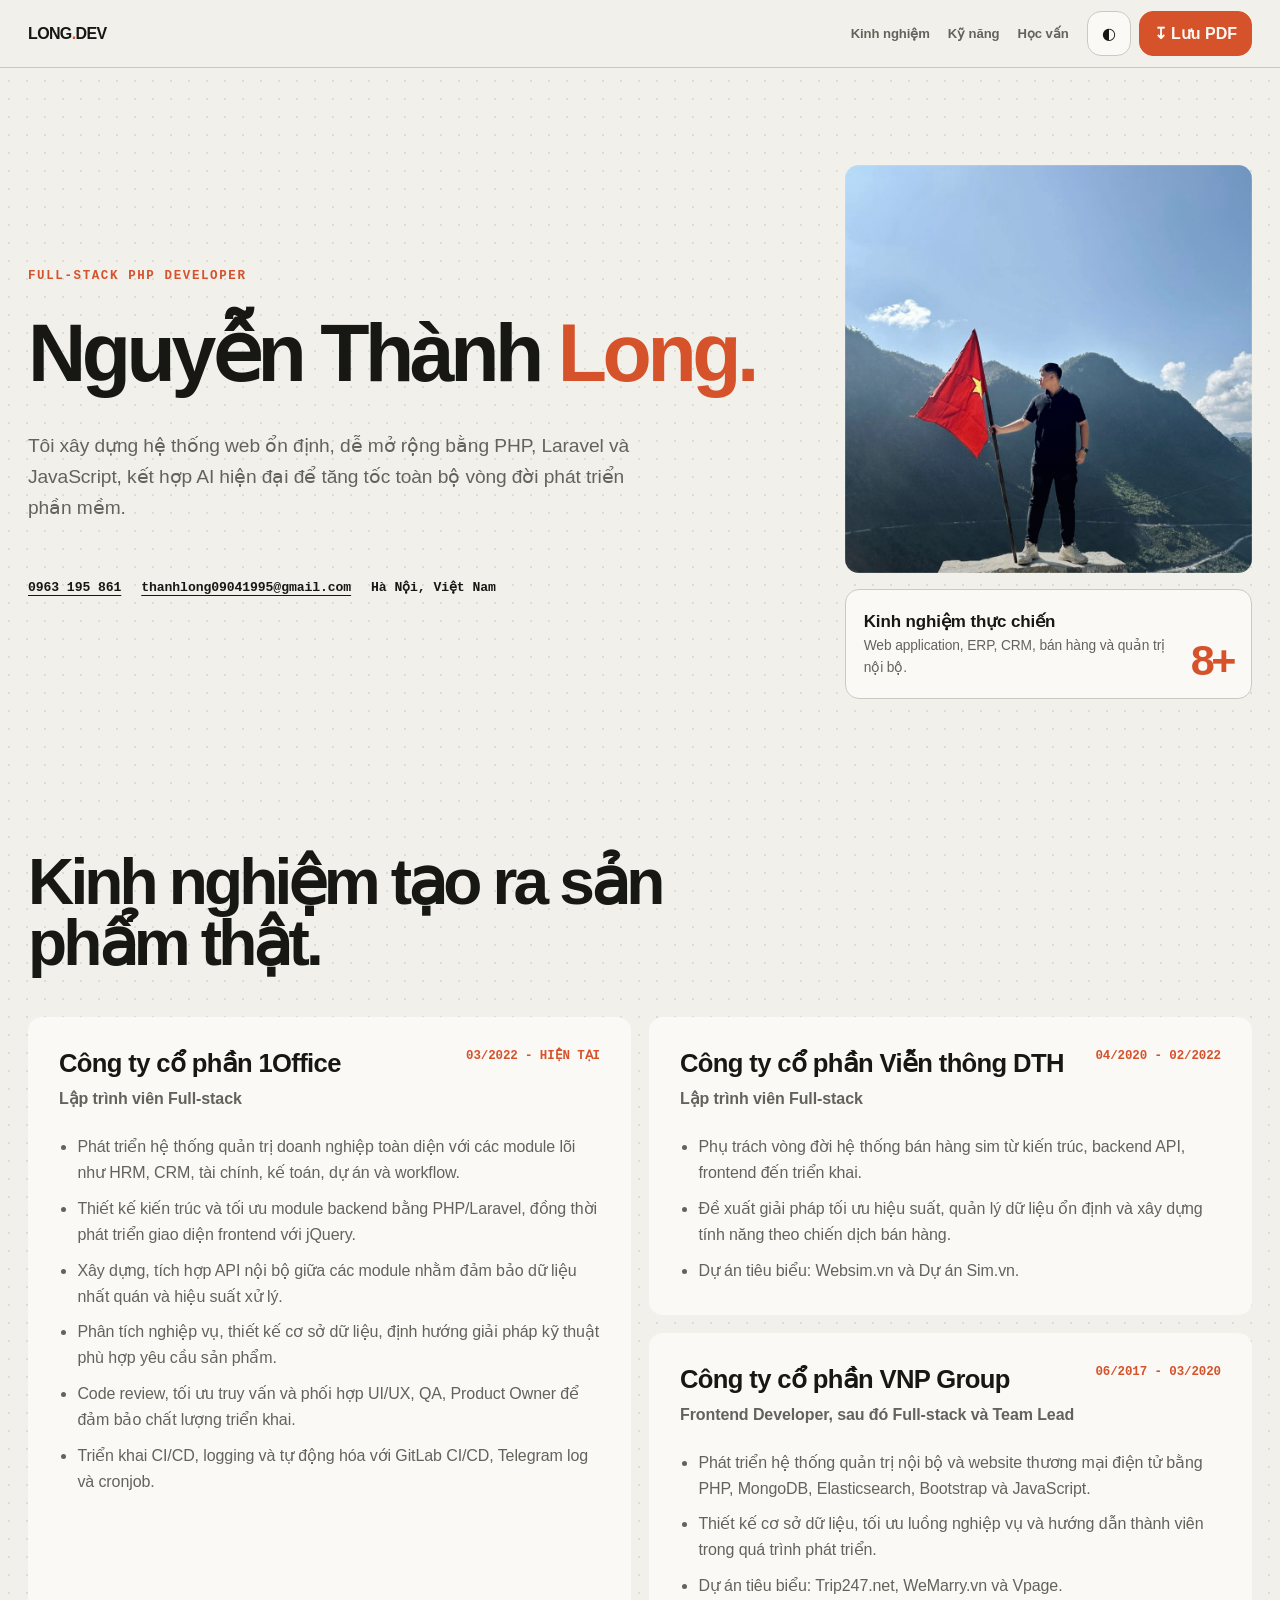
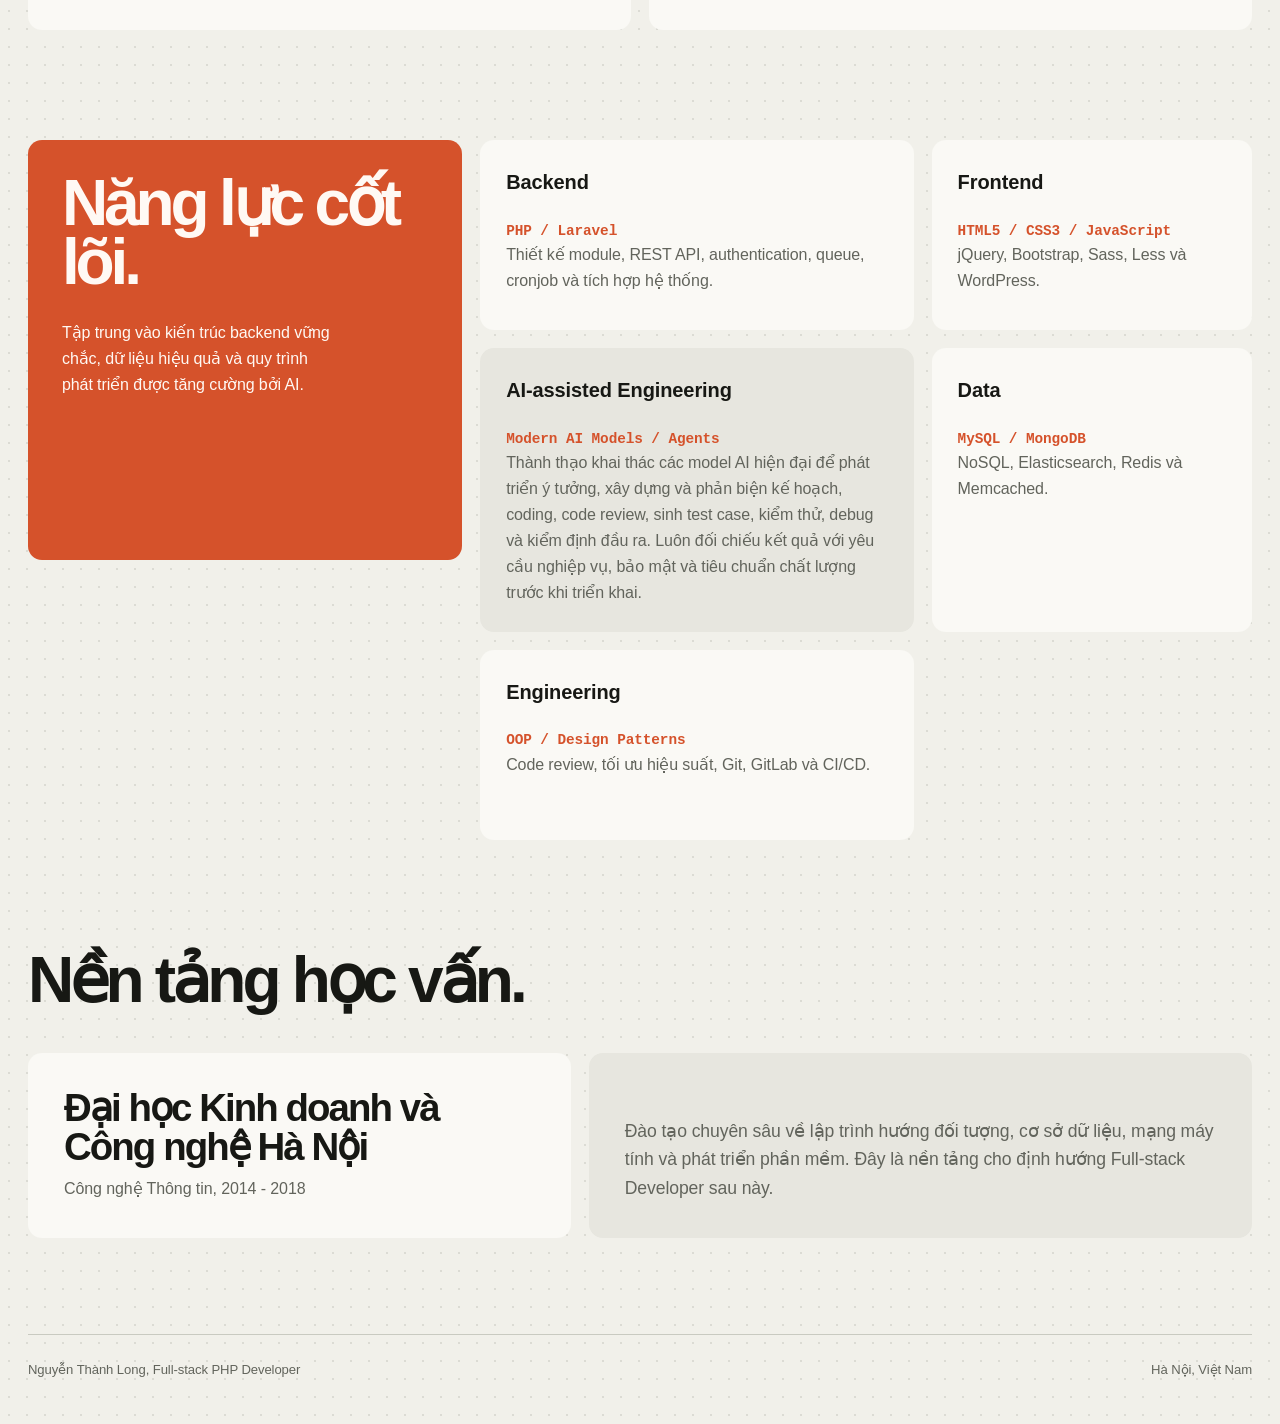
==== commit 5baa2fb7: "Split CV assets and fix one-page PDF" ====
--- a/cv/php.html
+++ b/cv/php.html
@@ -6,212 +6,7 @@
   <meta name="description" content="CV Nguyễn Thành Long - Full-stack PHP/Laravel Developer với hơn 8 năm kinh nghiệm phát triển sản phẩm web.">
   <meta name="theme-color" content="#11120f">
   <title>Nguyễn Thành Long | Full-stack PHP Developer</title>
-  <style>
-    :root {
-      color-scheme: light dark;
-      --bg: #f1f0ea;
-      --surface: #faf9f5;
-      --surface-2: #e7e6df;
-      --ink: #171814;
-      --muted: #62645c;
-      --line: #c9cac1;
-      --accent: #d5522b;
-      --accent-ink: #fff9f4;
-      --radius: 14px;
-      --shadow: 0 28px 80px rgba(37, 39, 31, .12);
-    }
-    @media (prefers-color-scheme: dark) {
-      :root {
-        --bg: #11120f;
-        --surface: #191a16;
-        --surface-2: #22231e;
-        --ink: #eeeee8;
-        --muted: #a9aba1;
-        --line: #383a32;
-        --accent: #e76a41;
-        --accent-ink: #17100d;
-        --shadow: 0 28px 80px rgba(0, 0, 0, .28);
-      }
-    }
-    [data-theme="light"] {
-      color-scheme: light;
-      --bg: #f1f0ea; --surface: #faf9f5; --surface-2: #e7e6df; --ink: #171814;
-      --muted: #62645c; --line: #c9cac1; --accent: #d5522b; --accent-ink: #fff9f4;
-      --shadow: 0 28px 80px rgba(37, 39, 31, .12);
-    }
-    [data-theme="dark"] {
-      color-scheme: dark;
-      --bg: #11120f; --surface: #191a16; --surface-2: #22231e; --ink: #eeeee8;
-      --muted: #a9aba1; --line: #383a32; --accent: #e76a41; --accent-ink: #17100d;
-      --shadow: 0 28px 80px rgba(0, 0, 0, .28);
-    }
-    * { box-sizing: border-box; }
-    html { scroll-behavior: smooth; }
-    body {
-      margin: 0;
-      background-color: var(--bg);
-      background-image: radial-gradient(color-mix(in srgb, var(--line) 55%, transparent) .75px, transparent .75px);
-      background-size: 18px 18px;
-      color: var(--ink);
-      font-family: "Segoe UI Variable Display", "Aptos", "Helvetica Neue", Arial, sans-serif;
-      line-height: 1.55;
-      transition: background-color .25s ease, color .25s ease;
-    }
-    button, a { font: inherit; }
-    a { color: inherit; }
-    a:focus-visible, button:focus-visible { outline: 3px solid var(--accent); outline-offset: 4px; }
-    .skip { position: fixed; top: 12px; left: 12px; transform: translateY(-150%); background: var(--accent); color: var(--accent-ink); padding: 10px 14px; z-index: 10; border-radius: var(--radius); }
-    .skip:focus { transform: translateY(0); }
-    .topbar {
-      position: sticky; top: 0; z-index: 5; height: 68px;
-      display: flex; align-items: center; justify-content: space-between;
-      max-width: 1280px; margin: auto; padding: 0 28px;
-      background: color-mix(in srgb, var(--bg) 92%, transparent);
-      backdrop-filter: blur(16px); border-bottom: 1px solid var(--line);
-    }
-    .brand { font-weight: 850; letter-spacing: -.04em; text-decoration: none; }
-    .brand span { color: var(--accent); }
-    .header-tools, .actions, .nav { display: flex; align-items: center; gap: 18px; }
-    .nav a { color: var(--muted); font-size: .82rem; font-weight: 650; text-decoration: none; }
-    .nav a:hover { color: var(--ink); }
-    .actions { gap: 8px; }
-    .icon-btn, .print-btn {
-      min-height: 42px; border: 1px solid var(--line); border-radius: var(--radius);
-      background: var(--surface); color: var(--ink); cursor: pointer; padding: 9px 14px;
-      transition: transform .2s ease, border-color .2s ease, background .2s ease;
-    }
-    .icon-btn:hover, .print-btn:hover { border-color: var(--accent); transform: translateY(-2px); }
-    .icon-btn:active, .print-btn:active { transform: translateY(1px); }
-    .print-btn { background: var(--accent); color: var(--accent-ink); border-color: var(--accent); font-weight: 700; white-space: nowrap; }
-    main { max-width: 1280px; margin: auto; padding: 54px 28px 96px; }
-    .hero {
-      min-height: 620px; display: grid; grid-template-columns: minmax(0, 1.55fr) minmax(300px, .85fr);
-      gap: clamp(30px, 6vw, 74px); align-items: center;
-    }
-    .intro { padding: clamp(24px, 3vw, 42px) 0; display: flex; min-width: 0; flex-direction: column; justify-content: center; overflow: hidden; position: relative; }
-    .profile-panel { padding: 0; display: grid; grid-template-rows: 1fr auto; gap: 16px; }
-    .intro > * { position: relative; z-index: 1; }
-    .eyebrow { margin: 0 0 30px; color: var(--accent); font: 700 .78rem/1.2 Consolas, monospace; text-transform: uppercase; letter-spacing: .16em; }
-    h1 { margin: 0; max-width: 820px; font-size: clamp(3.2rem, 6.3vw, 6.3rem); line-height: .92; letter-spacing: -.07em; font-weight: 850; }
-    h1 strong { display: inline; color: var(--accent); font-weight: inherit; }
-    .summary { margin: 38px 0 0; max-width: 58ch; font-size: clamp(1rem, 1.5vw, 1.25rem); color: var(--muted); }
-    .hero-meta { display: flex; flex-wrap: wrap; gap: 10px 20px; margin-top: 56px; font: 600 .82rem/1.3 Consolas, monospace; }
-    .hero-meta a { text-decoration-thickness: 1px; text-underline-offset: 4px; }
-    .portrait {
-      width: 100%; aspect-ratio: 1; border-radius: var(--radius); overflow: hidden; position: relative;
-      background: var(--surface-2);
-    }
-    .portrait img { width: 100%; height: 100%; position: absolute; inset: 0; display: block; object-fit: cover; object-position: 58% 50%; filter: saturate(.88) contrast(1.04); }
-    .portrait::after { content: ""; position: absolute; inset: 0; pointer-events: none; background: linear-gradient(to top, rgba(17, 18, 15, .2), transparent 45%); box-shadow: inset 0 0 0 1px rgba(255, 255, 255, .12); }
-    .status { display: grid; grid-template-columns: 1fr auto; gap: 14px; align-items: end; border: 1px solid var(--line); border-radius: var(--radius); background: var(--surface); padding: 18px; }
-    .status p { margin: 0; color: var(--muted); font-size: .86rem; }
-    .status strong { display: block; color: var(--ink); font-size: 1.06rem; }
-    .status .years { color: var(--accent); font-size: 2.7rem; line-height: .9; letter-spacing: -.08em; font-weight: 850; }
-    section:not(.hero) { padding-top: 110px; }
-    .section-title { margin: 0 0 42px; max-width: 760px; font-size: clamp(2.4rem, 5vw, 5.6rem); line-height: .96; letter-spacing: -.06em; }
-    .timeline { display: grid; grid-template-columns: 1fr 1fr; gap: 18px; }
-    .job { background: var(--surface); border-radius: var(--radius); padding: 30px; border: 1px solid transparent; transition: transform .25s ease, border-color .25s ease; }
-    .job:first-child { grid-row: span 2; }
-    .job:hover { transform: translateY(-4px); border-color: var(--accent); }
-    .job-head { display: flex; justify-content: space-between; gap: 24px; align-items: start; }
-    .job h3 { margin: 0; font-size: clamp(1.35rem, 2vw, 2rem); line-height: 1.1; letter-spacing: -.035em; }
-    .period { flex: none; color: var(--accent); font: 700 .78rem/1.4 Consolas, monospace; }
-    .role { color: var(--muted); margin: 8px 0 22px; font-weight: 650; }
-    .job ul { margin: 0; padding-left: 1.15rem; color: var(--muted); }
-    .job li + li { margin-top: 10px; }
-    .skills-layout { display: grid; grid-template-columns: .72fr 1.28fr; gap: 18px; align-items: start; }
-    .skill-lead { min-height: 420px; padding: 34px; border-radius: var(--radius); background: var(--accent); color: var(--accent-ink); position: sticky; top: 92px; }
-    .skill-lead h2 { margin: 0; font-size: clamp(2.8rem, 5vw, 5rem); line-height: .92; letter-spacing: -.065em; }
-    .skill-lead p { margin: 28px 0 0; max-width: 31ch; }
-    .skill-grid { display: grid; grid-template-columns: 1.15fr .85fr; gap: 18px; }
-    .skill { min-height: 190px; padding: 26px; border-radius: var(--radius); background: var(--surface); }
-    .skill:nth-child(3n) { background: var(--surface-2); }
-    .skill h3 { margin: 0 0 18px; font-size: 1.25rem; }
-    .skill p { margin: 0; color: var(--muted); }
-    .skill code { color: var(--accent); font: 700 .9rem Consolas, monospace; }
-    .education { display: grid; grid-template-columns: .9fr 1.1fr; gap: 18px; }
-    .edu-main, .edu-note { padding: 36px; border-radius: var(--radius); background: var(--surface); }
-    .edu-main h3 { margin: 0 0 10px; font-size: clamp(1.8rem, 3vw, 3.2rem); line-height: 1; letter-spacing: -.05em; }
-    .edu-main p, .edu-note p { color: var(--muted); margin: 10px 0 0; }
-    .edu-note { background: var(--surface-2); display: flex; align-items: end; font-size: 1.1rem; }
-    footer { max-width: 1280px; margin: auto; padding: 0 28px 44px; }
-    .footer-inner { border-top: 1px solid var(--line); padding-top: 24px; display: flex; justify-content: space-between; gap: 20px; color: var(--muted); font-size: .82rem; }
-    .reveal { animation: reveal .72s cubic-bezier(.16, 1, .3, 1) both; }
-    .reveal:nth-child(2) { animation-delay: .1s; }
-    @keyframes reveal { from { opacity: 0; transform: translateY(24px); } to { opacity: 1; transform: none; } }
-    @media (max-width: 860px) {
-      .topbar { padding-inline: 16px; }
-      .nav { display: none; }
-      main { padding: 24px 16px 72px; }
-      .hero, .timeline, .skills-layout, .education { grid-template-columns: 1fr; min-height: auto; }
-      .intro { min-height: auto; padding: 32px 0; }
-      .profile-panel { grid-template-columns: .85fr 1.15fr; grid-template-rows: none; }
-      .job:first-child { grid-row: auto; }
-      .skill-lead { min-height: auto; position: static; }
-      section:not(.hero) { padding-top: 80px; }
-    }
-    @media (max-width: 600px) {
-      .brand { max-width: 120px; line-height: 1.05; }
-      .header-tools { gap: 8px; }
-      .print-btn span { display: inline; }
-      .icon-btn, .print-btn { min-height: 44px; padding: 8px 12px; }
-      h1 { font-size: clamp(2.65rem, 13vw, 3.7rem); }
-      .summary { margin-top: 24px; }
-      .hero-meta { margin-top: 30px; flex-direction: column; }
-      .profile-panel, .skill-grid { grid-template-columns: 1fr; }
-      .job-head { display: block; }
-      .period { display: block; margin-top: 10px; }
-      .footer-inner { flex-direction: column; }
-    }
-    @media (prefers-reduced-motion: reduce) {
-      html { scroll-behavior: auto; }
-      *, *::before, *::after { animation-duration: .01ms !important; animation-iteration-count: 1 !important; transition-duration: .01ms !important; }
-    }
-    @media print {
-      :root, [data-theme] { color-scheme: light; --bg: #fff; --surface: #fff; --surface-2: #f3f3ef; --ink: #111; --muted: #3f403b; --line: #c7c7c0; --accent: #b83c1e; --accent-ink: #fff; --shadow: none; }
-      @page { size: A4 portrait; margin: 7mm; }
-      html, body { width: 100%; background: #fff !important; }
-      body { font-size: 7pt; line-height: 1.28; background-image: none; print-color-adjust: exact; -webkit-print-color-adjust: exact; }
-      .topbar, footer, .skip { display: none !important; }
-      main { width: 100%; max-width: none; padding: 0; }
-      .hero { min-height: 0; grid-template-columns: 1fr 39mm; gap: 5mm; align-items: center; }
-      .intro, .profile-panel, .job, .skill, .skill-lead, .edu-main, .edu-note { box-shadow: none; break-inside: avoid; }
-      .intro { min-height: 0; padding: 1mm 0; }
-      .eyebrow { margin-bottom: 3mm; font-size: 7pt; }
-      h1 { font-size: 29pt; line-height: .92; }
-      .summary { max-width: 70ch; margin-top: 3mm; font-size: 8pt; }
-      .hero-meta { margin-top: 4mm; gap: 2mm 5mm; font-size: 6.5pt; }
-      .profile-panel { display: block; }
-      .portrait { width: 39mm; height: 39mm; aspect-ratio: 1; border: 1px solid var(--line); }
-      .status { margin-top: 2mm; padding: 2.5mm; gap: 2mm; }
-      .status p { font-size: 6.3pt; }
-      .status strong { font-size: 7pt; }
-      .status .years { font-size: 18pt; }
-      section:not(.hero) { padding-top: 5mm; }
-      .section-title { margin-bottom: 2.5mm; font-size: 15pt; line-height: 1; }
-      .timeline { grid-template-columns: 1.25fr 1fr 1fr; gap: 2.5mm; align-items: stretch; }
-      .job, .job:first-child { grid-row: auto; padding: 3mm; border: 1px solid var(--line); }
-      .job-head { display: block; }
-      .job h3 { font-size: 9pt; }
-      .period { display: block; margin-top: 1mm; font-size: 6pt; }
-      .role { margin: 1mm 0 2mm; font-size: 6.5pt; }
-      .job ul { margin: 0; padding-left: 3.2mm; columns: auto; }
-      .job li + li { margin-top: 1mm; }
-      .skills-layout { grid-template-columns: 38mm 1fr; gap: 2.5mm; align-items: stretch; }
-      .skill-lead { position: static; min-height: 0; padding: 3mm; }
-      .skill-lead h2 { font-size: 16pt; }
-      .skill-lead p { margin-top: 3mm; }
-      .skill-grid { grid-template-columns: repeat(2, 1fr); gap: 2mm; }
-      .skill { min-height: 0; padding: 2.5mm; border: 1px solid var(--line); }
-      .skill h3 { margin-bottom: 1mm; font-size: 8pt; }
-      .skill p, .skill code { font-size: 6.3pt; }
-      .skill:nth-child(3) { grid-column: span 2; }
-      .education { grid-template-columns: .9fr 1.1fr; gap: 2.5mm; }
-      .edu-main, .edu-note { padding: 3mm; border: 1px solid var(--line); font-size: 6.5pt; }
-      .edu-main h3 { margin-bottom: 1mm; font-size: 10pt; }
-      .edu-main p, .edu-note p { margin-top: 1mm; }
-    }
-  </style>
+  <link rel=stylesheet href=cv.css>
 </head>
 <body>
   <a class="skip" href="#content">Bỏ qua điều hướng</a>
@@ -324,19 +119,6 @@
     <div class="footer-inner"><span>Nguyễn Thành Long, Full-stack PHP Developer</span><span>Hà Nội, Việt Nam</span></div>
   </footer>
 
-  <script>
-    (() => {
-      const root = document.documentElement;
-      const button = document.getElementById('themeToggle');
-      const saved = localStorage.getItem('cv-theme');
-      if (saved === 'light' || saved === 'dark') root.dataset.theme = saved;
-      button.addEventListener('click', () => {
-        const current = root.dataset.theme || (matchMedia('(prefers-color-scheme: dark)').matches ? 'dark' : 'light');
-        const next = current === 'dark' ? 'light' : 'dark';
-        root.dataset.theme = next;
-        localStorage.setItem('cv-theme', next);
-      });
-    })();
-  </script>
+  <script src=cv.js defer></script>
 </body>
 </html>
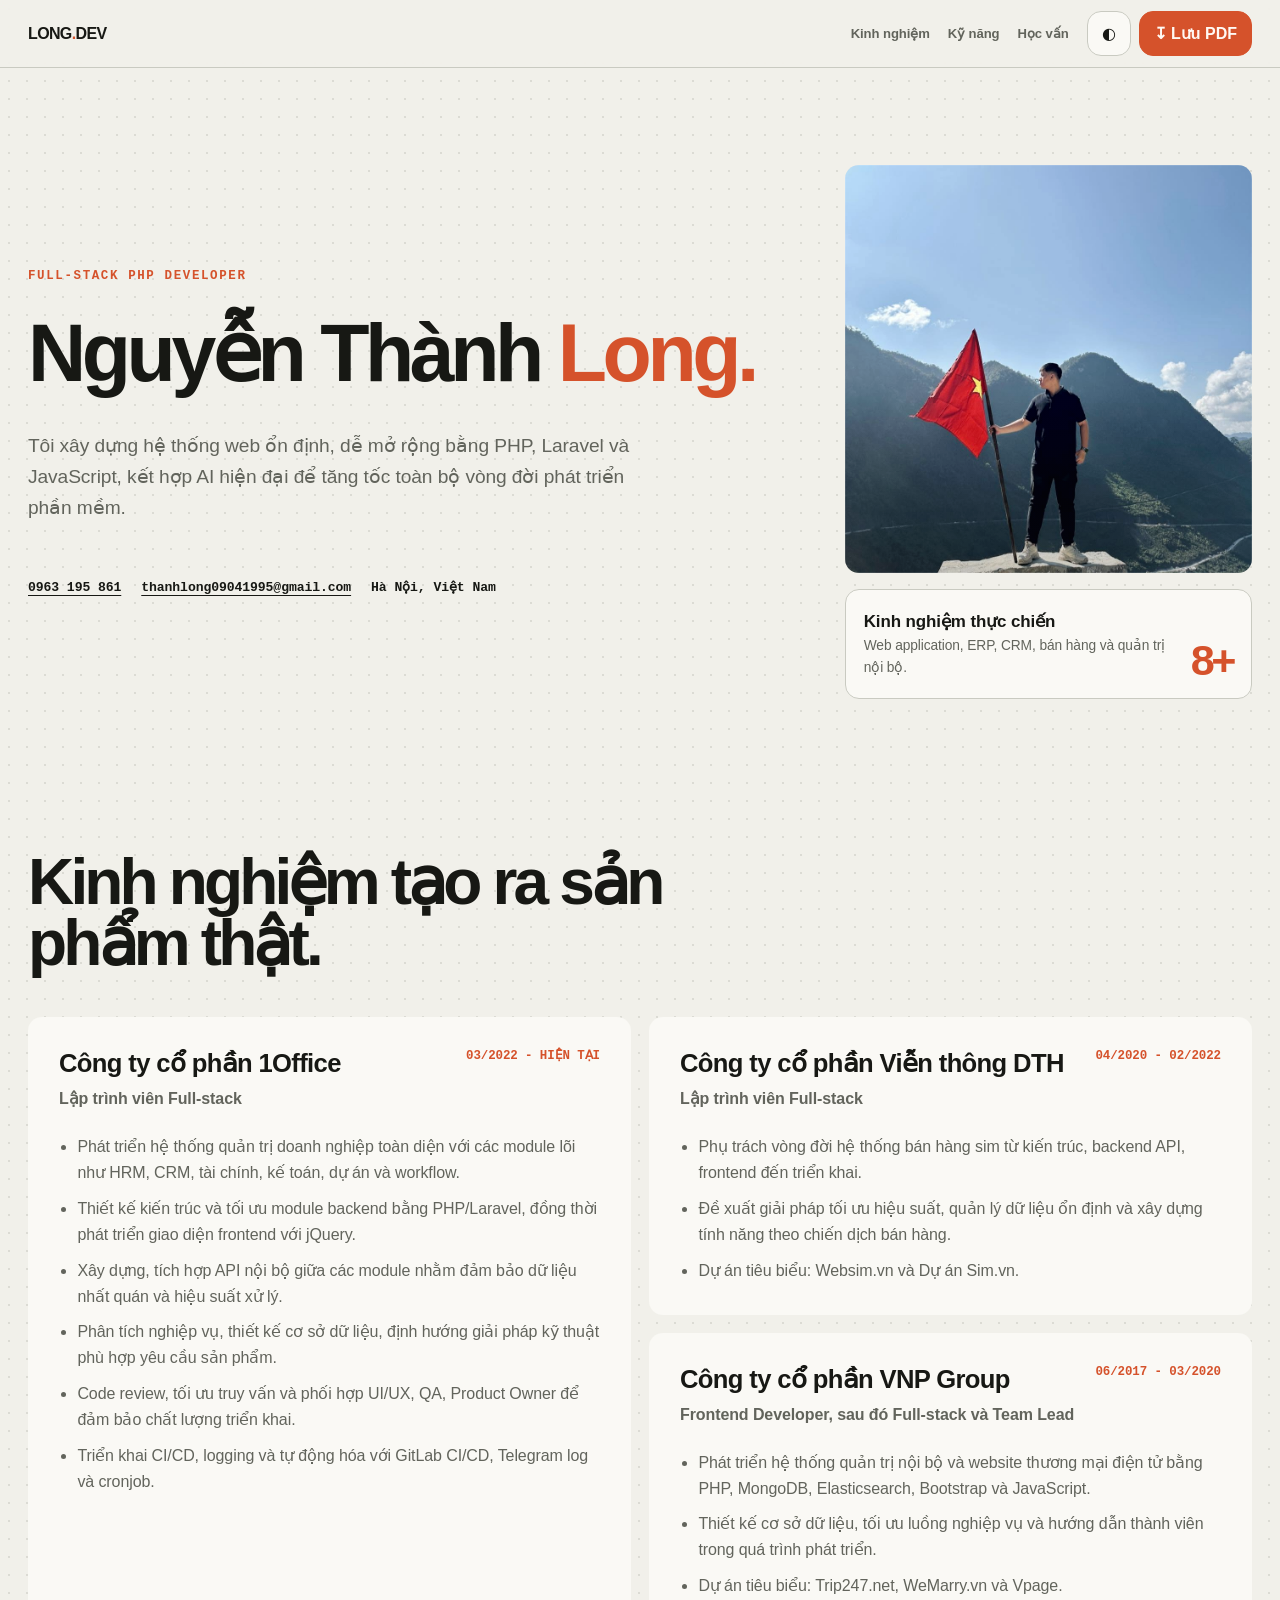
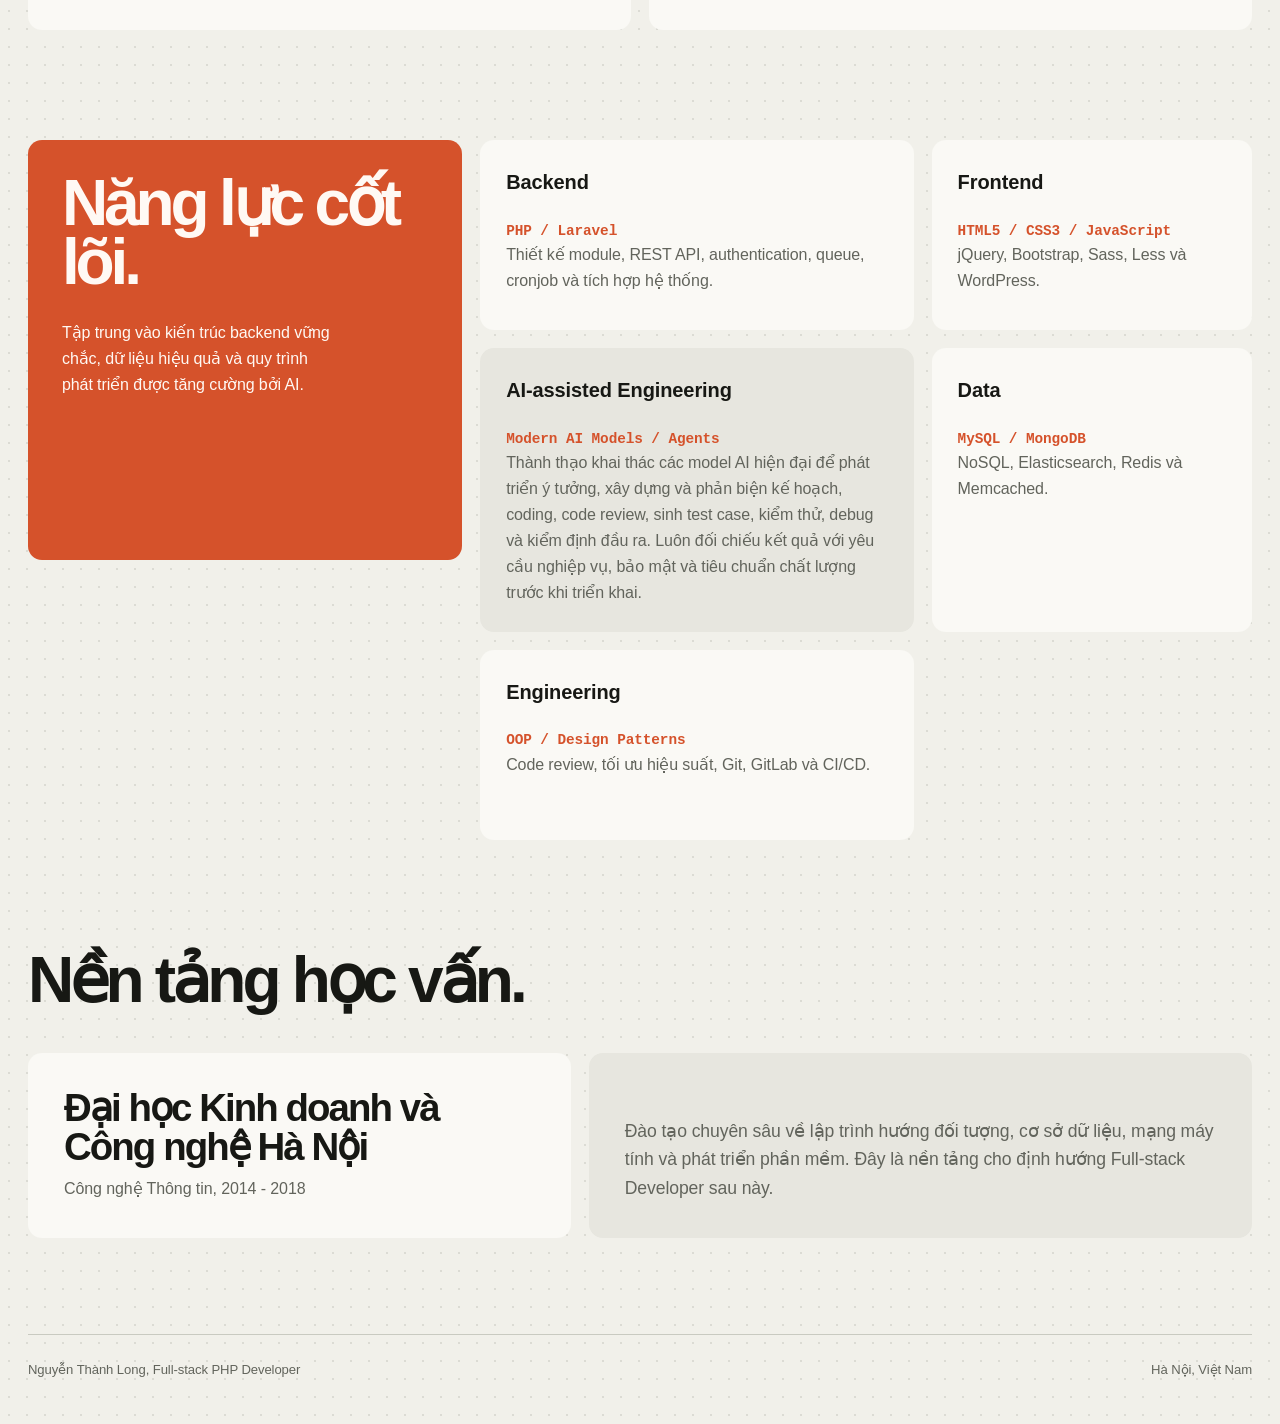
==== commit 0b7690ee: "Preload profile image before PDF export" ====
--- a/cv/php.html
+++ b/cv/php.html
@@ -20,7 +20,7 @@
       </nav>
       <div class="actions">
       <button class="icon-btn" id="themeToggle" type="button" aria-label="Đổi giao diện sáng tối" title="Đổi giao diện">◐</button>
-      <button class="print-btn" type="button" onclick="window.print()" aria-label="In hoặc lưu CV thành PDF">↧ <span>Lưu PDF</span></button>
+      <button class="print-btn" id="printButton" type="button" aria-label="In hoặc lưu CV thành PDF">↧ <span>Lưu PDF</span></button>
       </div>
     </div>
   </header>
@@ -42,7 +42,7 @@
 
       <aside class="profile-panel reveal" aria-label="Thông tin nhanh">
         <div class="portrait">
-          <img src="Image/anhdaidien.jpg" alt="Nguyễn Thành Long đứng trên núi và cầm lá cờ Việt Nam" width="960" height="960" fetchpriority="high">
+          <img id="profileImage" src="Image/anhdaidien.jpg" alt="Nguyễn Thành Long đứng trên núi và cầm lá cờ Việt Nam" width="960" height="960" fetchpriority="high" decoding="sync">
         </div>
         <div class="status">
           <p><strong>Kinh nghiệm thực chiến</strong>Web application, ERP, CRM, bán hàng và quản trị nội bộ.</p>
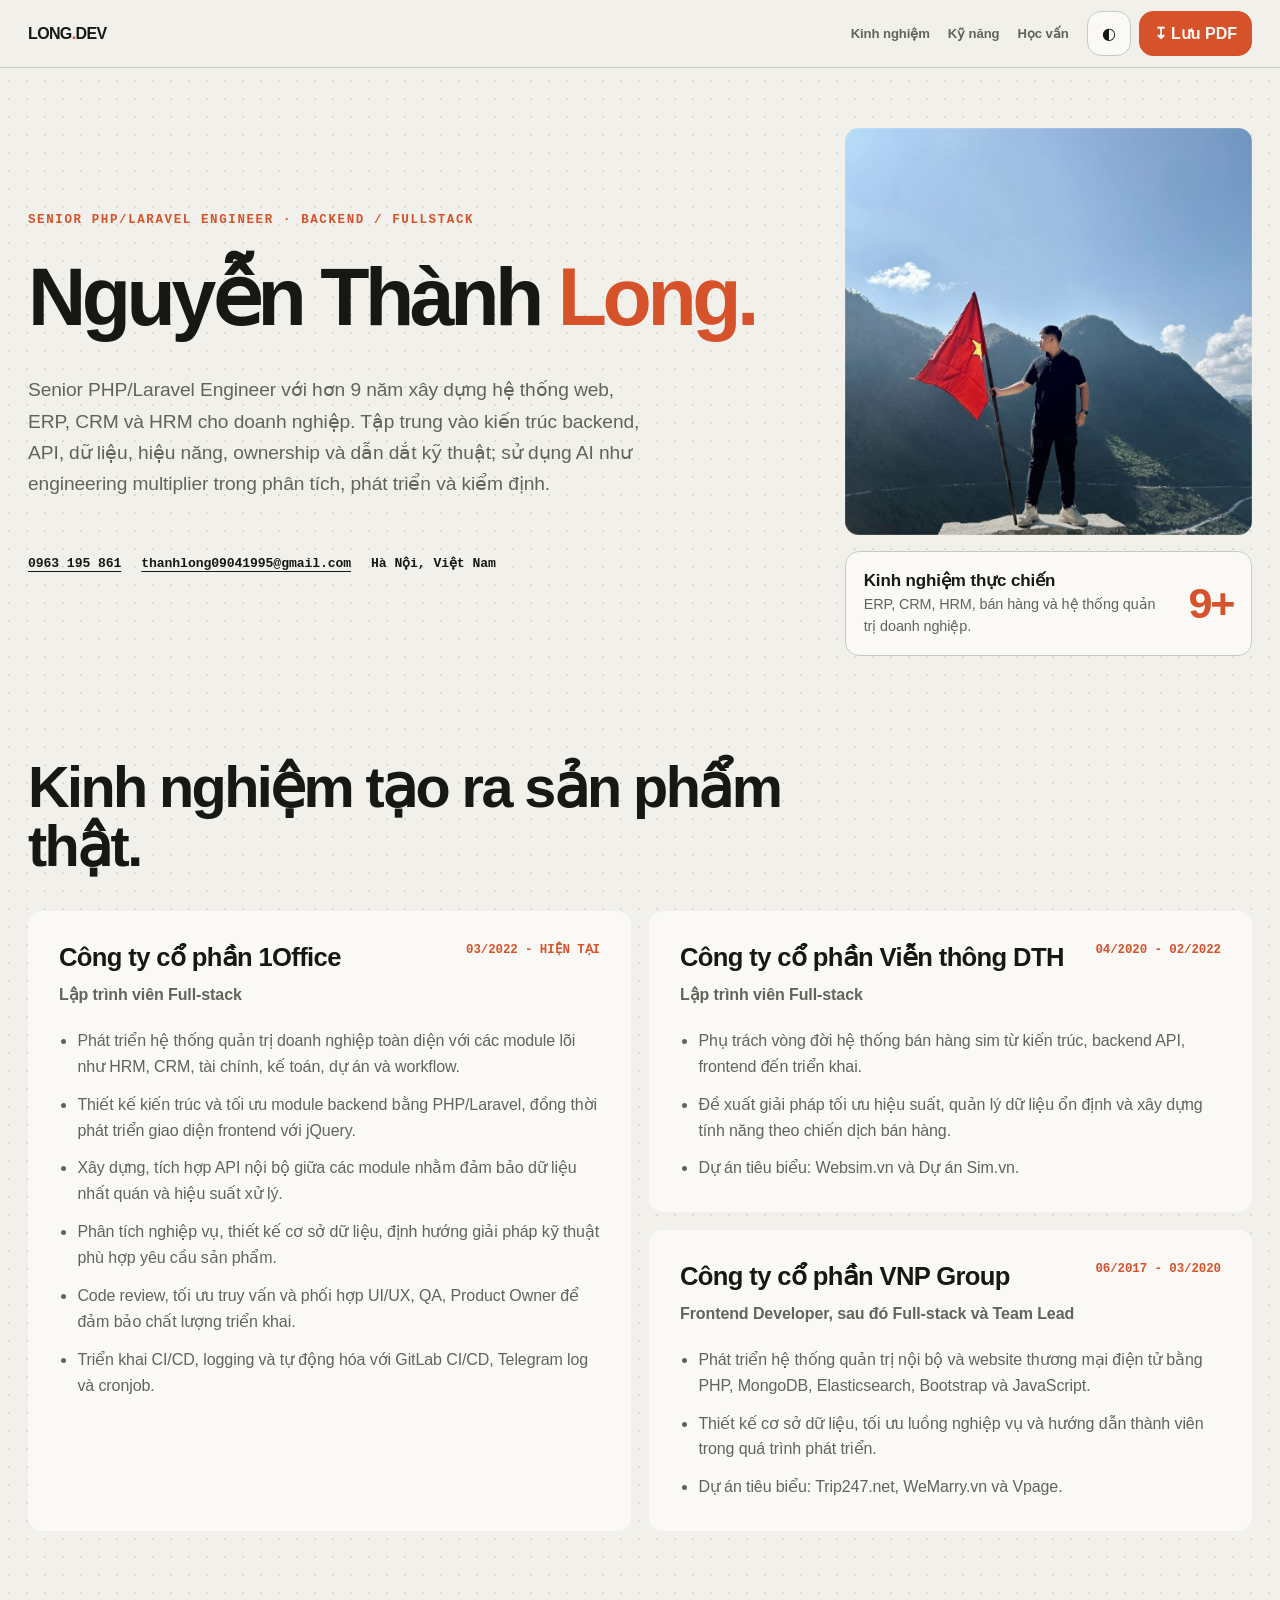
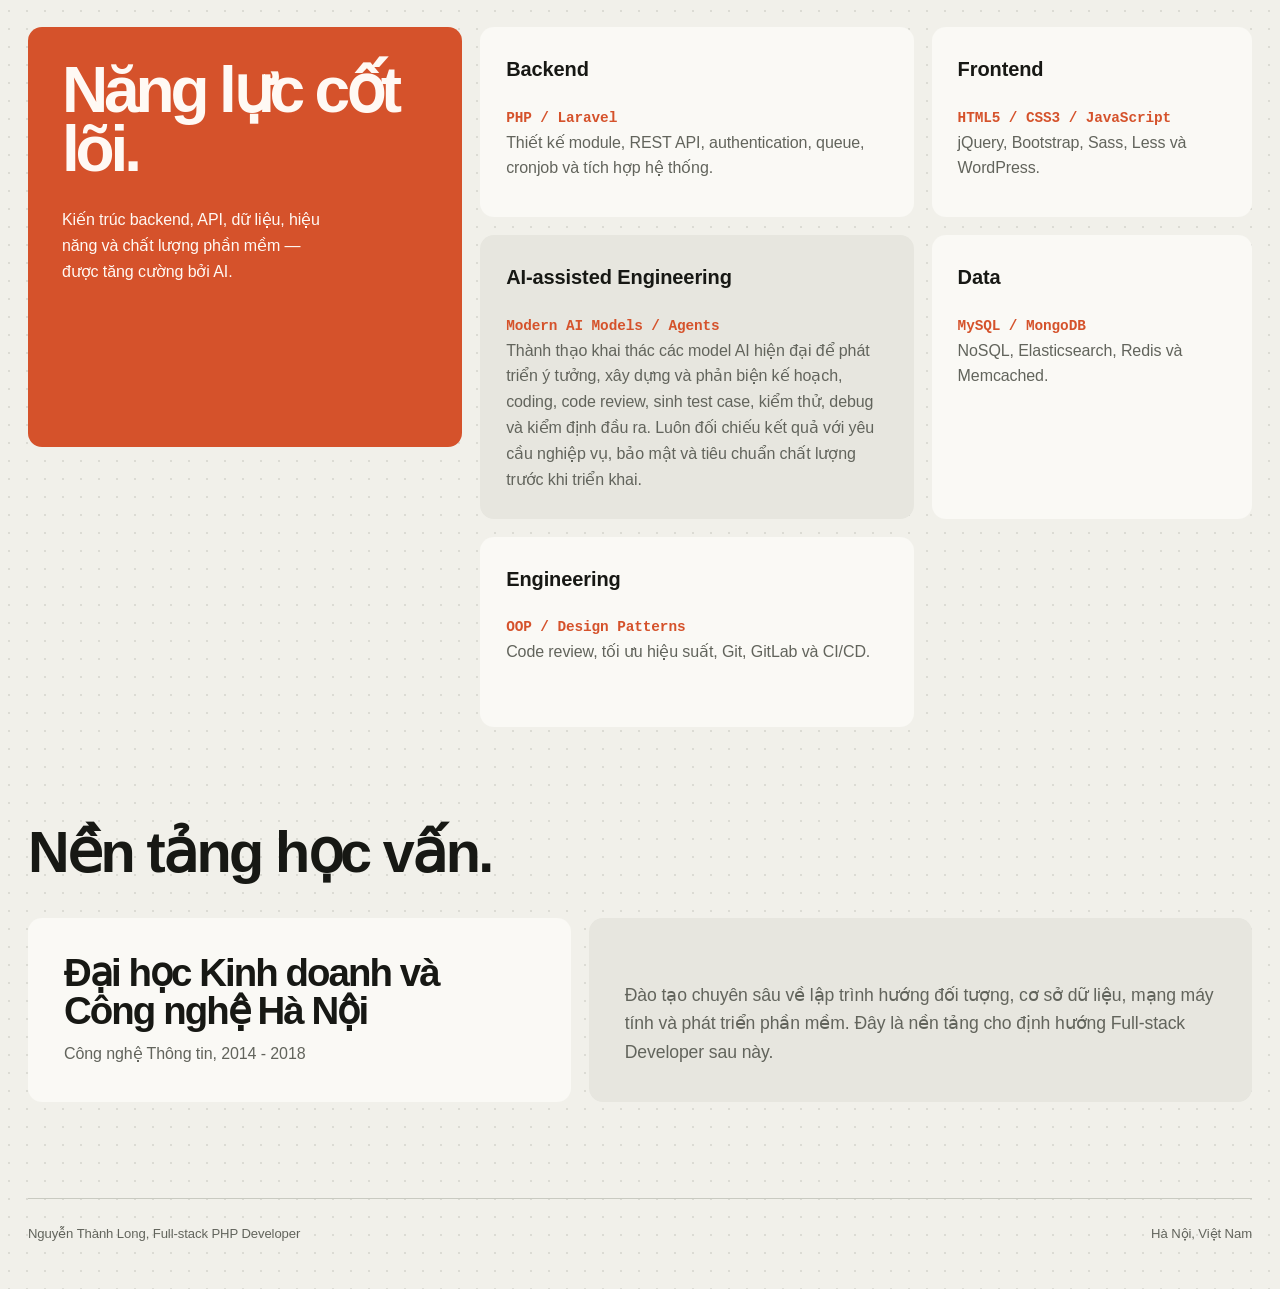
==== commit da486418: "refine senior PHP Laravel CV positioning Co-Authored-By: Claude <noreply@anthropic.com>" ====
--- a/cv/php.html
+++ b/cv/php.html
@@ -3,9 +3,9 @@
 <head>
   <meta charset="utf-8">
   <meta name="viewport" content="width=device-width, initial-scale=1">
-  <meta name="description" content="CV Nguyễn Thành Long - Full-stack PHP/Laravel Developer với hơn 8 năm kinh nghiệm phát triển sản phẩm web.">
+  <meta name="description" content="CV Nguyễn Thành Long - Senior PHP/Laravel Engineer, Backend / Fullstack, với hơn 9 năm kinh nghiệm xây dựng hệ thống doanh nghiệp.">
   <meta name="theme-color" content="#11120f">
-  <title>Nguyễn Thành Long | Full-stack PHP Developer</title>
+  <title>Nguyễn Thành Long | Senior PHP/Laravel Engineer</title>
   <link rel=stylesheet href=cv.css>
 </head>
 <body>
@@ -29,9 +29,9 @@
     <section class="hero" aria-labelledby="hero-title">
       <article class="intro reveal">
         <div>
-          <p class="eyebrow">Full-stack PHP Developer</p>
+          <p class="eyebrow">Senior PHP/Laravel Engineer · Backend / Fullstack</p>
           <h1 id="hero-title">Nguyễn Thành <strong>Long.</strong></h1>
-          <p class="summary">Tôi xây dựng hệ thống web ổn định, dễ mở rộng bằng PHP, Laravel và JavaScript, kết hợp AI hiện đại để tăng tốc toàn bộ vòng đời phát triển phần mềm.</p>
+          <p class="summary">Senior PHP/Laravel Engineer với hơn 9 năm xây dựng hệ thống web, ERP, CRM và HRM cho doanh nghiệp. Tập trung vào kiến trúc backend, API, dữ liệu, hiệu năng, ownership và dẫn dắt kỹ thuật; sử dụng AI như engineering multiplier trong phân tích, phát triển và kiểm định.</p>
         </div>
         <div class="hero-meta">
           <a href="tel:0963195861">0963 195 861</a>
@@ -45,8 +45,8 @@
           <img id="profileImage" src="Image/anhdaidien.jpg" alt="Nguyễn Thành Long đứng trên núi và cầm lá cờ Việt Nam" width="960" height="960" fetchpriority="high" decoding="sync">
         </div>
         <div class="status">
-          <p><strong>Kinh nghiệm thực chiến</strong>Web application, ERP, CRM, bán hàng và quản trị nội bộ.</p>
-          <div class="years" aria-label="Hơn 8 năm kinh nghiệm">8+</div>
+          <p><strong>Kinh nghiệm thực chiến</strong>ERP, CRM, HRM, bán hàng và hệ thống quản trị doanh nghiệp.</p>
+          <div class="years" aria-label="Hơn 9 năm kinh nghiệm">9+</div>
         </div>
       </aside>
     </section>
@@ -90,7 +90,7 @@
     <section class="skills-layout" id="ky-nang" aria-labelledby="skills-title">
       <div class="skill-lead">
         <h2 id="skills-title">Năng lực cốt lõi.</h2>
-        <p>Tập trung vào kiến trúc backend vững chắc, dữ liệu hiệu quả và quy trình phát triển được tăng cường bởi AI.</p>
+        <p>Kiến trúc backend, API, dữ liệu, hiệu năng và chất lượng phần mềm — được tăng cường bởi AI.</p>
       </div>
       <div class="skill-grid">
         <article class="skill"><h3>Backend</h3><p><code>PHP / Laravel</code><br>Thiết kế module, REST API, authentication, queue, cronjob và tích hợp hệ thống.</p></article>
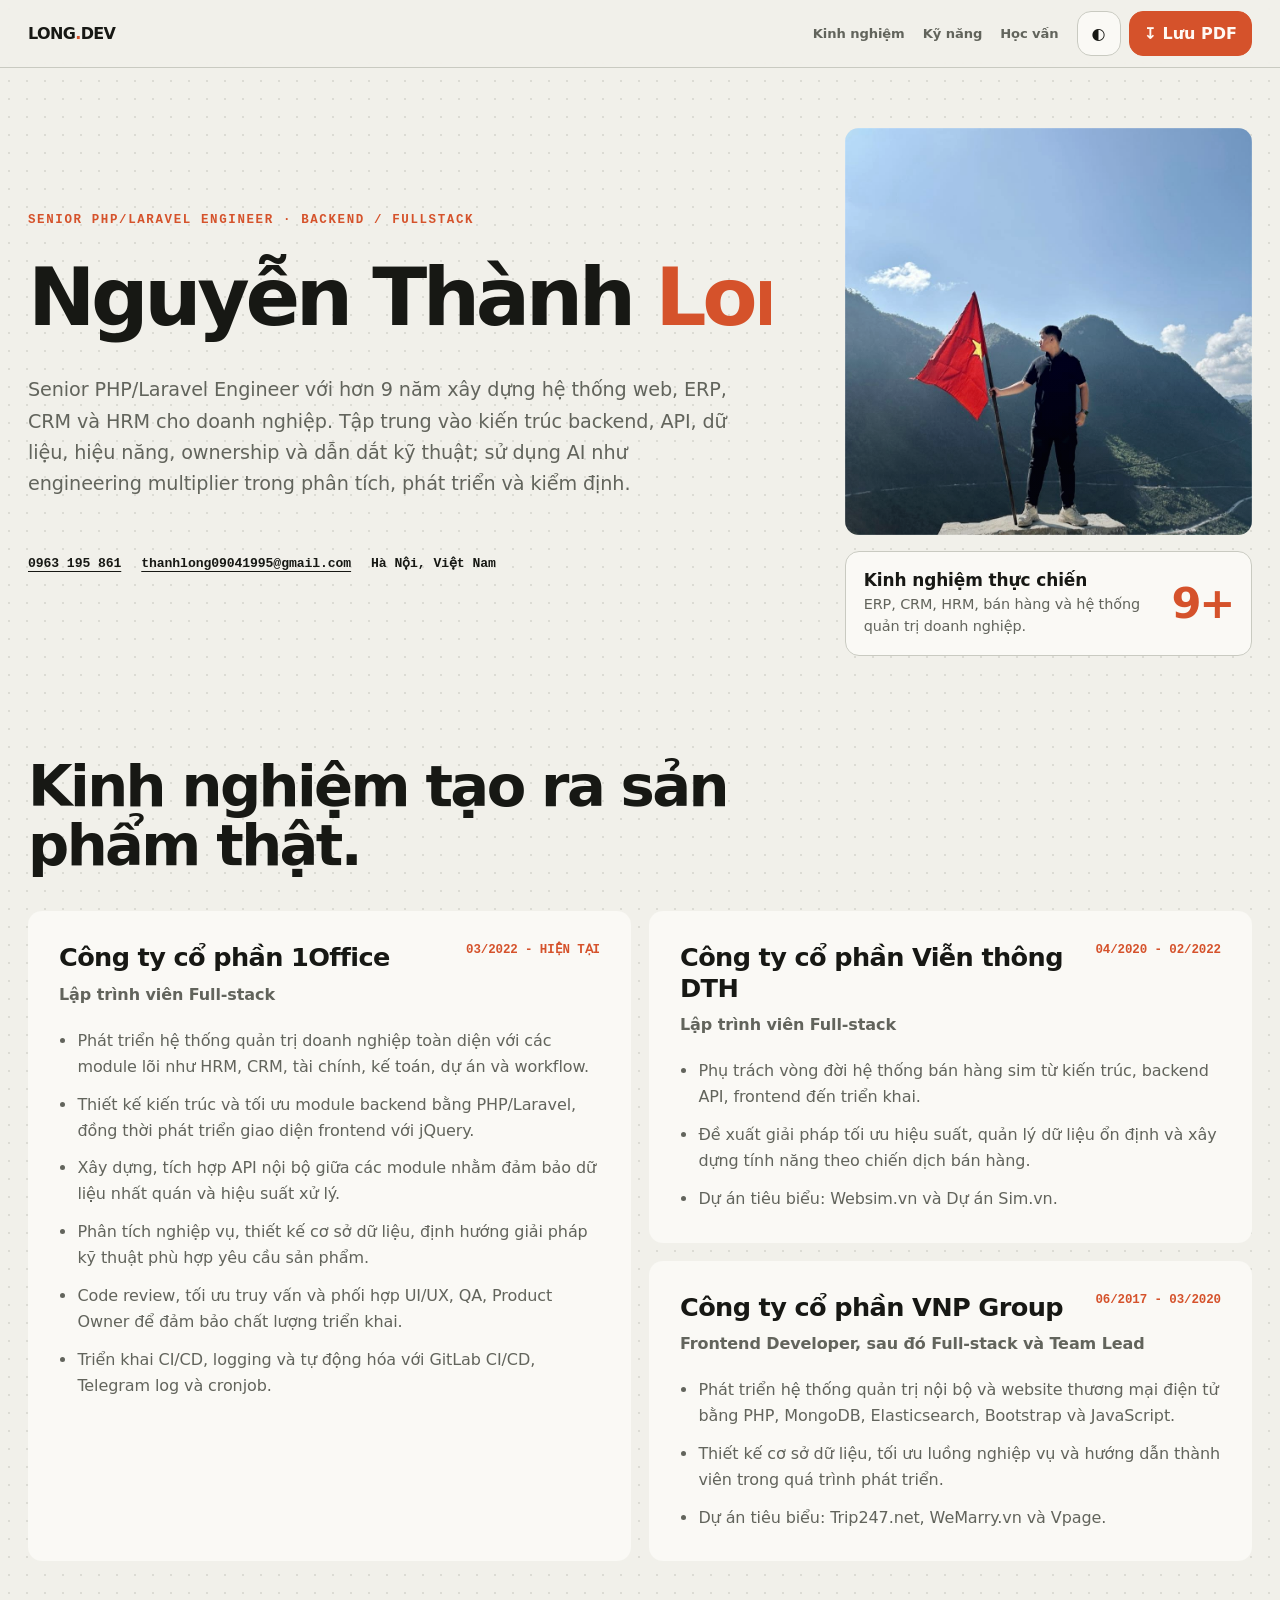
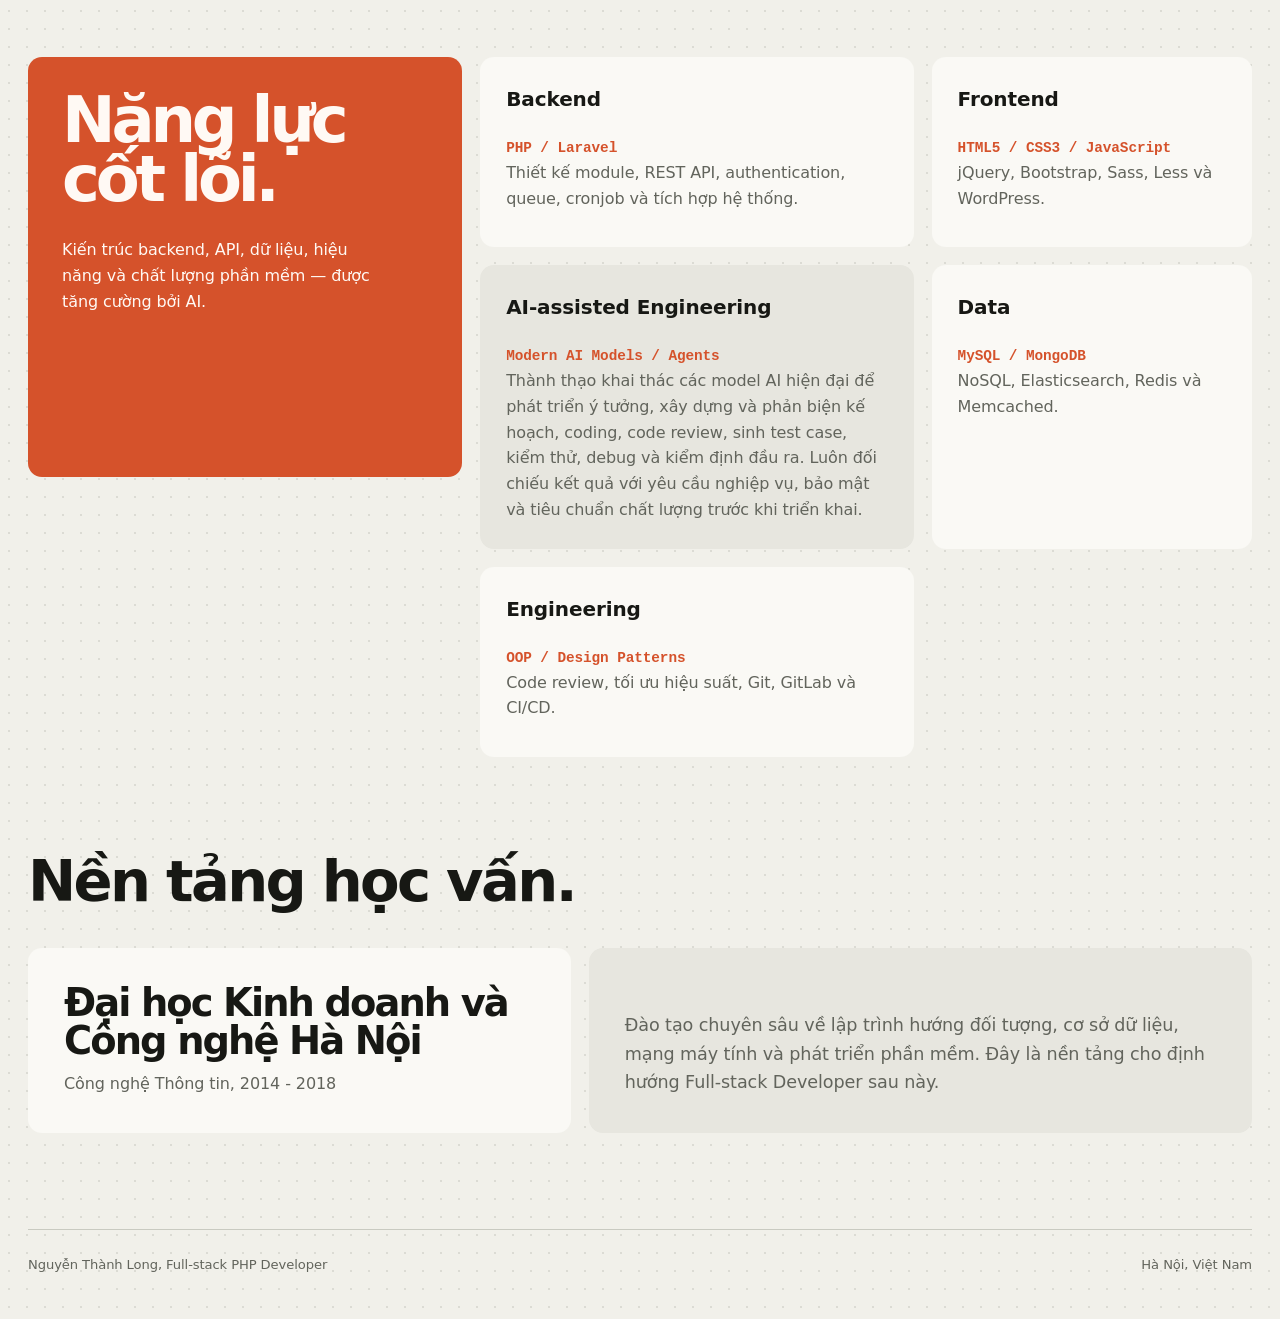
==== commit 8ffad3c7: "Refine CV typography and mobile name layout Co-Authored-By: Claude <noreply@anthropic.com>" ====
--- a/cv/php.html
+++ b/cv/php.html
@@ -30,7 +30,7 @@
       <article class="intro reveal">
         <div>
           <p class="eyebrow">Senior PHP/Laravel Engineer · Backend / Fullstack</p>
-          <h1 id="hero-title">Nguyễn Thành <strong>Long.</strong></h1>
+          <h1 id="hero-title"><span class="name-lock">Nguyễn Thành <strong>Long.</strong></span></h1>
           <p class="summary">Senior PHP/Laravel Engineer với hơn 9 năm xây dựng hệ thống web, ERP, CRM và HRM cho doanh nghiệp. Tập trung vào kiến trúc backend, API, dữ liệu, hiệu năng, ownership và dẫn dắt kỹ thuật; sử dụng AI như engineering multiplier trong phân tích, phát triển và kiểm định.</p>
         </div>
         <div class="hero-meta">
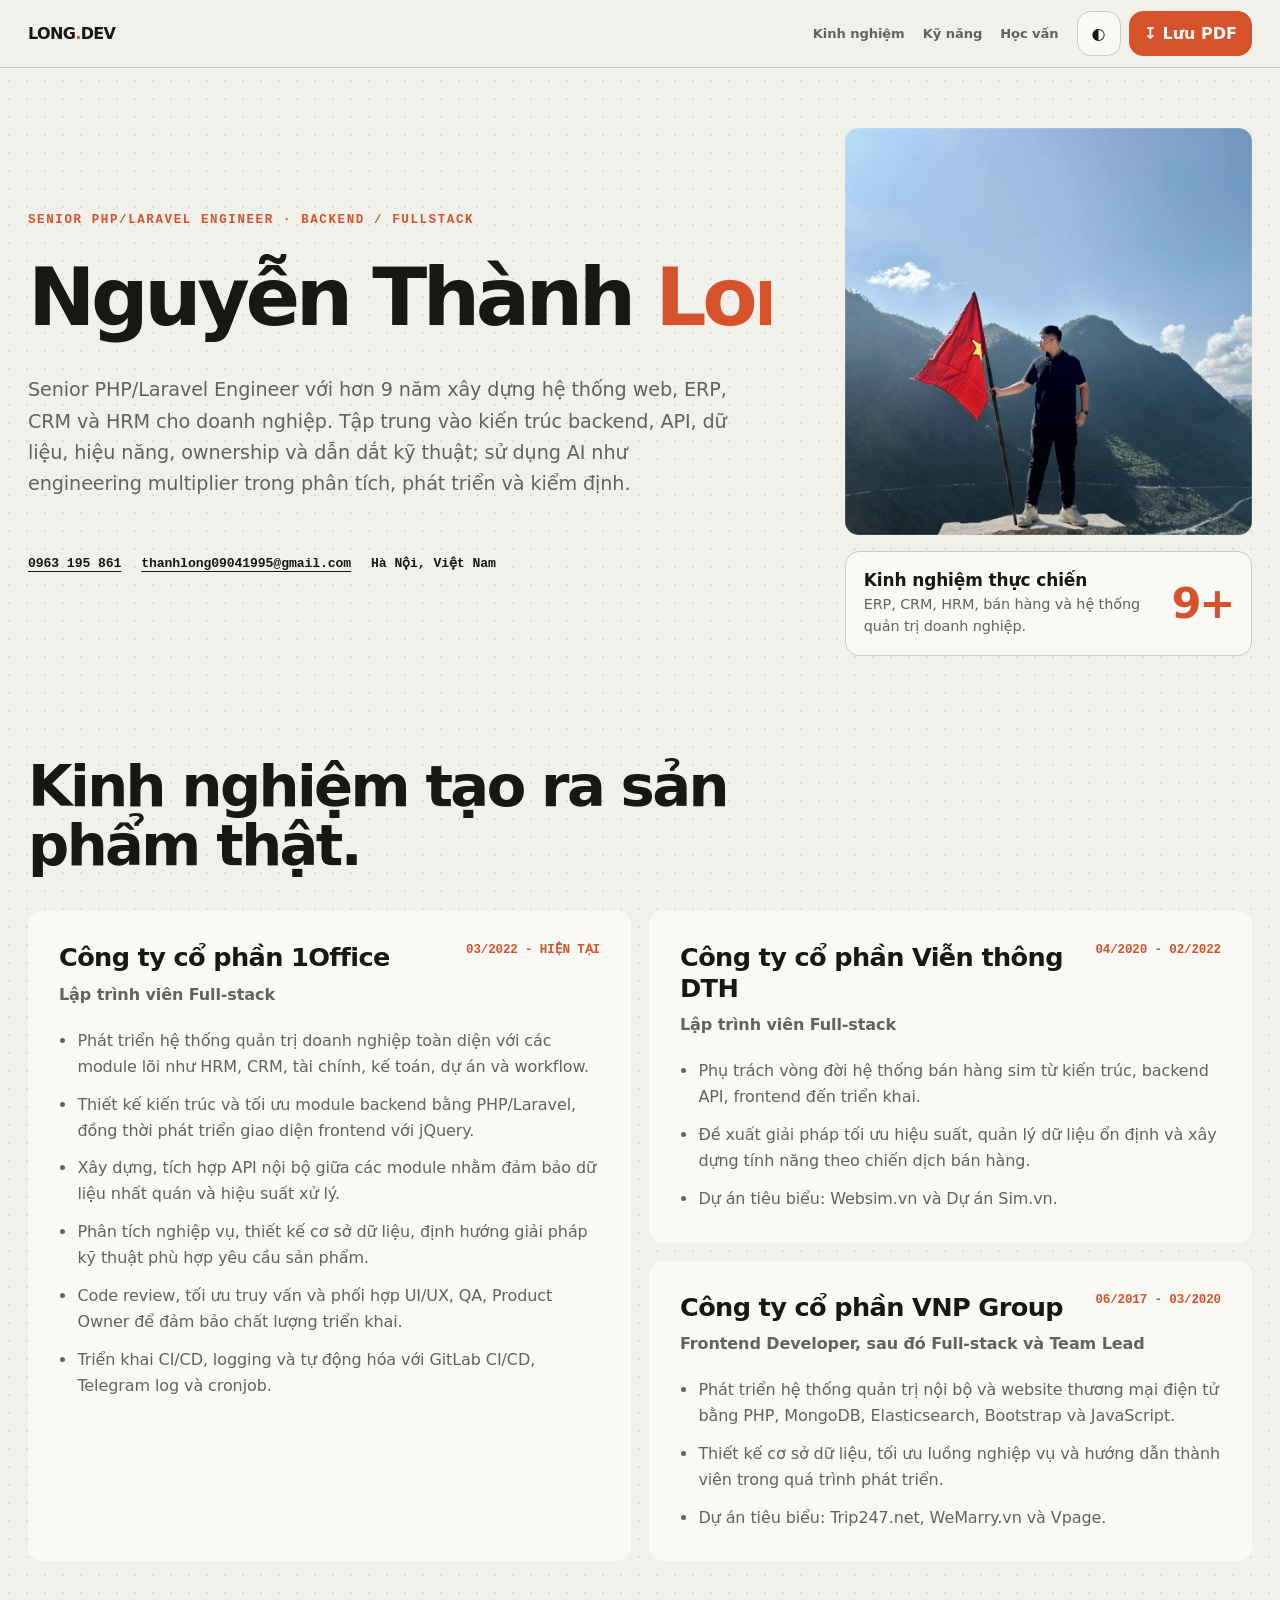
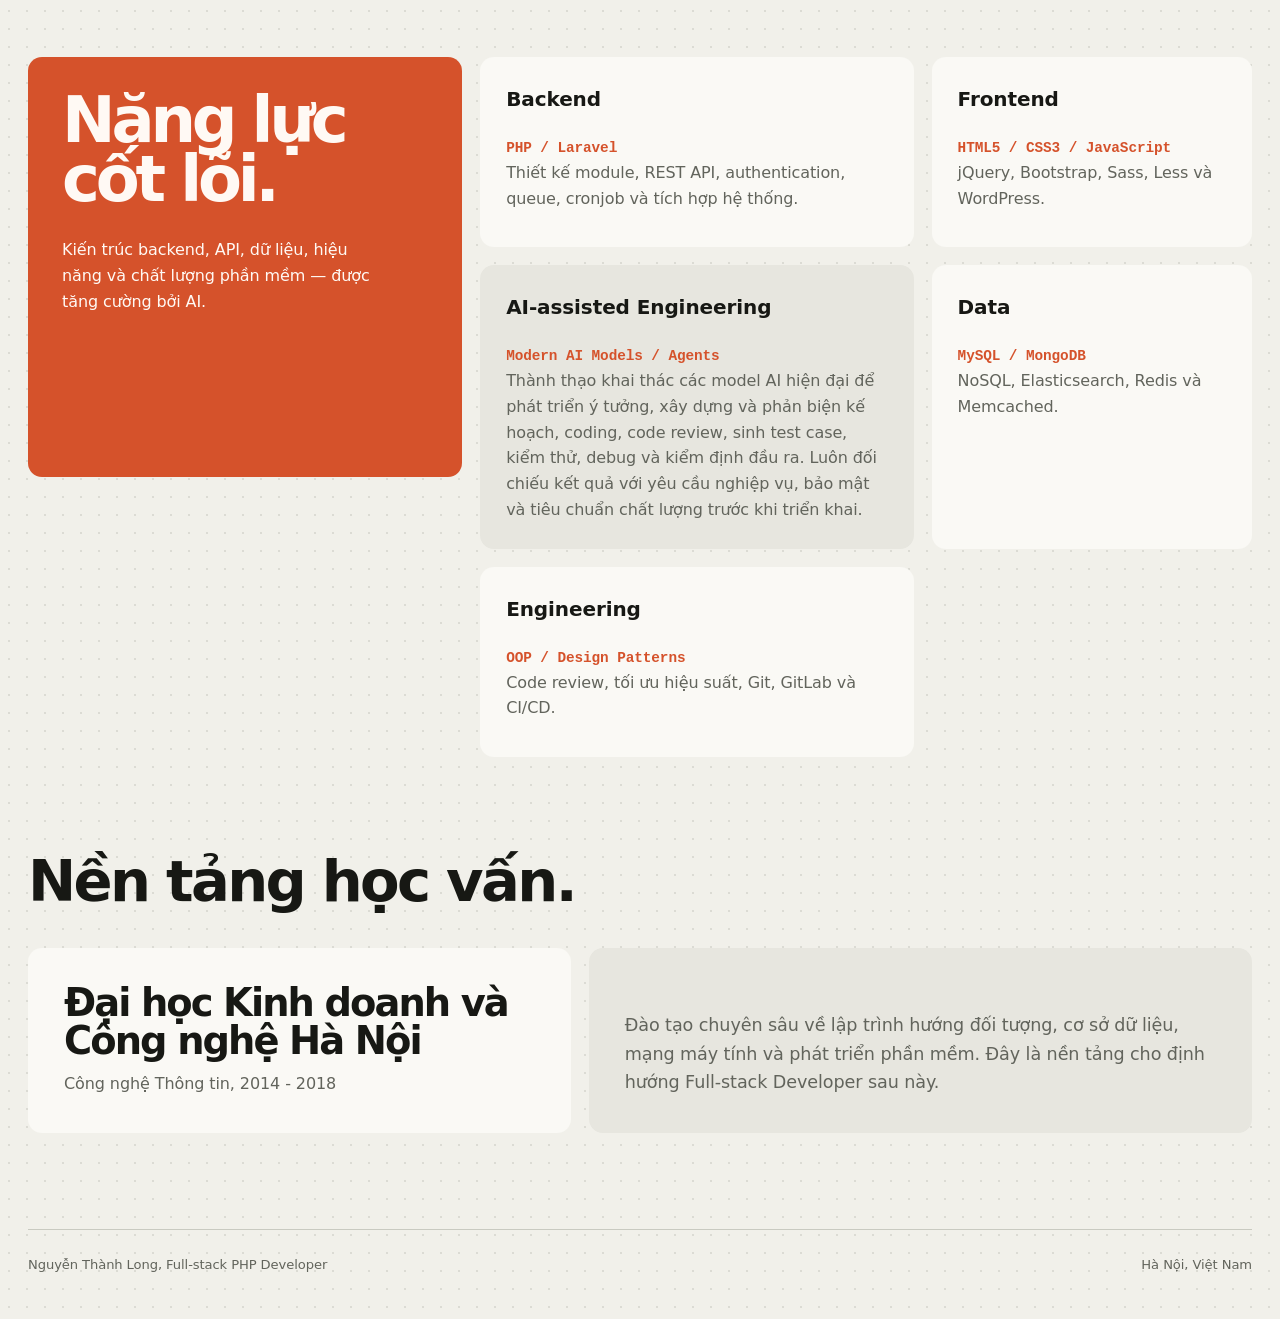
==== commit 4b8a65b0: "fix(cv): compact single-page A4 print layout" ====
--- a/cv/php.html
+++ b/cv/php.html
@@ -30,7 +30,7 @@
       <article class="intro reveal">
         <div>
           <p class="eyebrow">Senior PHP/Laravel Engineer · Backend / Fullstack</p>
-          <h1 id="hero-title"><span class="name-lock">Nguyễn Thành <strong>Long.</strong></span></h1>
+          <h1 id="hero-title"><span class="name-lock">Nguyễn Thành <strong>Long</strong></span></h1>
           <p class="summary">Senior PHP/Laravel Engineer với hơn 9 năm xây dựng hệ thống web, ERP, CRM và HRM cho doanh nghiệp. Tập trung vào kiến trúc backend, API, dữ liệu, hiệu năng, ownership và dẫn dắt kỹ thuật; sử dụng AI như engineering multiplier trong phân tích, phát triển và kiểm định.</p>
         </div>
         <div class="hero-meta">
